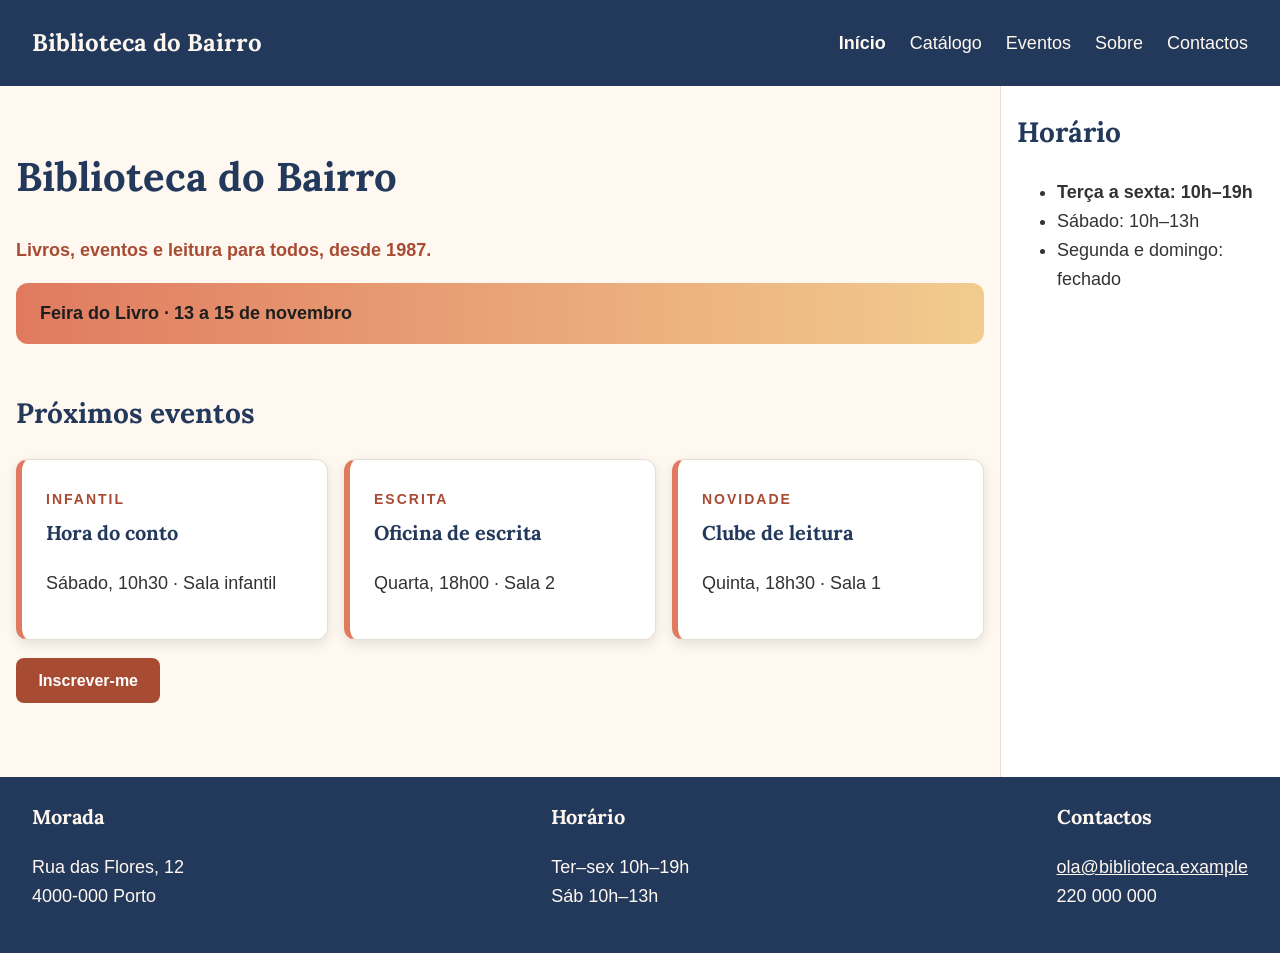
==== index.html @ 5a4ff205 "Move website files to repository root Co-authored-by: Copilot <223556219+Copilot@users.noreply.githu" ====
<!DOCTYPE html>
<html lang="pt-PT">
<head>
  <meta charset="UTF-8">
  <meta name="viewport" content="width=device-width, initial-scale=1">
  <title>Biblioteca do Bairro</title>
  <link rel="preconnect" href="https://fonts.googleapis.com">
  <link rel="preconnect" href="https://fonts.gstatic.com" crossorigin>
  <link href="https://fonts.googleapis.com/css2?family=Lora:wght@600;700&display=swap" rel="stylesheet">
  <link rel="stylesheet" href="estilos.css">
</head>
<body class="inicio">
  <header class="cabecalho">
    <a class="logo" href="index.html">Biblioteca do Bairro</a>
    <nav>
      <ul>
        <li><a href="index.html">Início</a></li>
        <li><a href="catalogo.html">Catálogo</a></li>
        <li><a href="eventos.html">Eventos</a></li>
        <li><a href="sobre.html">Sobre</a></li>
        <li><a href="contactos.html">Contactos</a></li>
      </ul>
    </nav>
  </header>
<script src="app.js" defer>
  
</script>  
<main>
    <h1>Biblioteca do Bairro</h1>
    <p class="destaque-texto">Livros, eventos e leitura para todos, desde 1987.</p>

    <div class="aviso">Feira do Livro · 13 a 15 de novembro</div>

    <section>
      <h2>Próximos eventos</h2>
      <div class="cartoes">
        <article class="cartao">
          <span class="etiqueta">Infantil</span>
          <h3>Hora do conto</h3>
          <p>Sábado, 10h30 · Sala infantil</p>
        </article>
        <article class="cartao">
          <span class="etiqueta">Escrita</span>
          <h3>Oficina de escrita</h3>
          <p>Quarta, 18h00 · Sala 2</p>
        </article>
        <article class="cartao">
          <span class="etiqueta">Novidade</span>
          <h3>Clube de leitura</h3>
          <p>Quinta, 18h30 · Sala 1</p>
        </article>
      </div>
      <p><a class="botao" href="eventos.html">Inscrever-me</a></p>
    </section>
  </main>

  <aside class="lateral">
    <h2>Horário</h2>
    <ul>
      <li>Terça a sexta: 10h–19h</li>
      <li>Sábado: 10h–13h</li>
      <li>Segunda e domingo: fechado</li>
    </ul>
  </aside>

  <footer class="rodape">
    <div>
      <h3>Morada</h3>
      <p>Rua das Flores, 12<br>4000-000 Porto</p>
    </div>
    <div>
      <h3>Horário</h3>
      <p>Ter–sex 10h–19h<br>Sáb 10h–13h</p>
    </div>
    <div>
      <h3>Contactos</h3>
      <p><a href="mailto:ola@biblioteca.example">ola@biblioteca.example</a><br>220 000 000</p>
    </div>
  </footer>
</body>
</html>
---- estilos.css ----
/* Biblioteca do Bairro
   Ana Silva · novembro de 2026
   Exercícios 01 a 09 + projeto final */

/* ============ 1. VARIÁVEIS (ex. 09) ============ */
:root {
  --cor-principal: #23395B;
  --cor-destaque: #A84B33;
  --cor-destaque-escura: #873A28;
  --cor-fundo: #FFF8F0;
  --cor-texto: #333333;
  --cor-escuro: #1E1E1E;
  --cor-branco: #FFFFFF;
  --cor-borda: #E5DED3;
  --cor-claro: #F2CC8F;
  --cor-aviso-1: #E07A5F;
  --cor-aviso-2: #F2CC8F;
  --cor-sombra: rgb(0 0 0 / 0.1);
  --cor-sombra-forte: rgb(0 0 0 / 0.15);
  --raio: 12px;
}

/* ============ 2. BASE (ex. 01, 03, 04) ============ */
* {
  box-sizing: border-box;
}

body {
  margin: 0;
  background: var(--cor-fundo);
  color: var(--cor-texto);
  font-family: Arial, Helvetica, sans-serif;
  font-size: 1.125rem;
  line-height: 1.6;
}

h1, h2, h3 {
  font-family: "Lora", Georgia, serif;
  color: var(--cor-principal);
}
h1 { font-size: 2.5rem; }
h2 { font-size: 1.75rem; }
h3 { font-size: 1.25rem; }

img {
  max-width: 100%;
  height: auto;
}

/* ex. 02: primeiro item de cada lista a negrito */
li:first-child {
  font-weight: bold;
}

/* links e foco (ex. 09) */
a {
  color: var(--cor-destaque);
}
a:hover {
  color: var(--cor-destaque-escura);
}
a:focus-visible,
.botao:focus-visible,
input:focus-visible,
textarea:focus-visible {
  outline: 3px solid var(--cor-principal);
  outline-offset: 3px;
}

/* ex. 03: etiqueta */
.etiqueta {
  text-transform: uppercase;
  letter-spacing: 2px;
  font-weight: bold;
  font-size: 0.875rem;
  color: var(--cor-destaque);
}

/* ex. 02: parágrafo realçado */
.destaque-texto {
  color: var(--cor-destaque);
  font-weight: bold;
}

/* ============ 3. LAYOUT (ex. 04, 06, 07) ============ */
main {
  max-width: 960px;
  margin: 0 auto;
  padding: 2rem 1rem;
}
section {
  padding: 1.5rem 0;
}

/* Cabeçalho: logótipo à esquerda, menu à direita (ex. 05, 06) */
.cabecalho {
  display: flex;
  flex-direction: column;
  gap: 1rem;
  padding: 1.5rem 1rem;
  background: var(--cor-principal);
  color: var(--cor-fundo);
}
.logo {
  font-family: "Lora", Georgia, serif;
  font-size: 1.5rem;
  font-weight: bold;
  color: var(--cor-fundo);
  text-decoration: none;
}
.cabecalho ul {
  display: flex;
  flex-direction: column;
  gap: 0.5rem;
  list-style: none;
  margin: 0;
  padding: 0;
}
/* ex. 02: links do menu */
nav a {
  color: var(--cor-fundo);
  text-decoration: none;
}
nav a:hover {
  color: var(--cor-claro);
}
.cabecalho a:focus-visible,
.rodape a:focus-visible {
  outline-color: var(--cor-claro);
}

/* Rodapé em três colunas (ex. 06) */
.rodape {
  display: flex;
  flex-direction: column;
  gap: 1.5rem;
  padding: 1.5rem 1rem;
  background: var(--cor-principal);
  color: var(--cor-fundo);
}
.rodape h3 {
  margin-top: 0;
  color: var(--cor-fundo);
}
.rodape a {
  color: var(--cor-fundo);
}
.rodape ul {
  list-style: none;
  margin: 0;
  padding: 0;
}

/* ============ 4. COMPONENTES ============ */

/* Faixa de aviso com gradiente (ex. 05) */
.aviso {
  padding: 1rem 1.5rem;
  background: linear-gradient(90deg, var(--cor-aviso-1), var(--cor-aviso-2));
  color: var(--cor-escuro);
  font-weight: bold;
  border-radius: var(--raio);
}

/* Cartões dos eventos: lado a lado, com wrap (ex. 04, 05, 06, 09) */
.cartoes {
  display: flex;
  flex-wrap: wrap;
  gap: 1rem;
}
.cartao {
  flex: 1 1 250px;
  padding: 1.5rem;
  background: var(--cor-branco);
  border: 1px solid var(--cor-borda);
  border-left: 6px solid var(--cor-aviso-1);
  border-radius: var(--raio);
  box-shadow: 0 4px 12px var(--cor-sombra);
  transition: transform 0.2s ease, box-shadow 0.2s ease;
}
.cartao:hover {
  transform: translateY(-4px);
  box-shadow: 0 12px 24px var(--cor-sombra-forte);
}
.cartao h3 {
  margin-top: 0.25rem;
}

/* Botão (ex. 05, 09) */
.botao {
  display: inline-block;
  padding: 0.6rem 1.4rem;
  background: var(--cor-destaque);
  color: var(--cor-branco);
  border: none;
  border-radius: 8px;
  font-family: inherit;
  font-size: 1rem;
  font-weight: bold;
  text-decoration: none;
  cursor: pointer;
  transition: background 0.2s ease, transform 0.1s ease;
}
.botao:hover {
  background: var(--cor-destaque-escura);
  color: var(--cor-branco);
}
.botao:active {
  transform: translateY(2px);
}

/* Catálogo com Grid (ex. 07) */
.catalogo {
  display: grid;
  gap: 1.5rem;
  grid-template-columns: 1fr;
  /* Experimentar (ex. 07, passo 5):
     grid-template-columns: repeat(auto-fit, minmax(200px, 1fr)); */
}
.livro {
  padding: 1rem;
  background: var(--cor-branco);
  border: 1px solid var(--cor-borda);
  border-radius: var(--raio);
  box-shadow: 0 4px 12px var(--cor-sombra);
}
.livro h3 {
  margin: 0.75rem 0 0.25rem;
}
.livro p {
  margin: 0;
}
.capa {
  display: flex;
  align-items: flex-end;
  width: 100%;
  aspect-ratio: 3 / 2;
  padding: 1rem;
  background: linear-gradient(135deg, var(--cor-principal), var(--cor-destaque));
  color: var(--cor-fundo);
  font-family: "Lora", Georgia, serif;
  font-weight: bold;
  border-radius: 8px;
}

/* Tabela de eventos */
.tabela-scroll {
  overflow-x: auto;
}
table {
  width: 100%;
  border-collapse: collapse;
  background: var(--cor-branco);
}
th, td {
  padding: 0.75rem 1rem;
  text-align: left;
  border-bottom: 1px solid var(--cor-borda);
}
th {
  background: var(--cor-principal);
  color: var(--cor-fundo);
}
tbody tr:hover {
  background: var(--cor-fundo);
}

/* Equipa: fotografias redondas (ex. 05) */
.equipa {
  display: flex;
  flex-wrap: wrap;
  gap: 1.5rem;
  list-style: none;
  margin: 0;
  padding: 0;
}
.equipa li {
  flex: 1 1 160px;
  text-align: center;
  font-weight: normal;
}
.equipa img {
  width: 140px;
  height: 140px;
  object-fit: cover;
  border-radius: 50%;
}

/* Formulário */
form {
  display: grid;
  gap: 1rem;
  max-width: 560px;
}
label {
  display: block;
  margin-bottom: 0.25rem;
  font-weight: bold;
}
input,
textarea {
  width: 100%;
  padding: 0.6rem 0.8rem;
  background: var(--cor-branco);
  color: var(--cor-texto);
  border: 1px solid var(--cor-principal);
  border-radius: 8px;
  font-family: inherit;
  font-size: 1rem;
}
.lateral {
  padding: 1.5rem 1rem;
  background: var(--cor-branco);
  border-top: 1px solid var(--cor-borda);
}
.lateral h2 {
  margin-top: 0;
}

/* ============ 5. MEDIA QUERIES (ex. 08) ============ */
@media (min-width: 768px) {
  .cabecalho {
    flex-direction: row;
    justify-content: space-between;
    align-items: center;
    padding: 1.5rem 2rem;
  }
  .cabecalho ul {
    flex-direction: row;
    gap: 1.5rem;
  }
  .rodape {
    flex-direction: row;
    justify-content: space-between;
    padding: 1.5rem 2rem;
  }
  .catalogo {
    grid-template-columns: 1fr 1fr;
  }
  .destaque {
    grid-column: span 2;
  }
}

@media (min-width: 1024px) {
  .catalogo {
    grid-template-columns: repeat(3, 1fr);
  }

  /* Página inicial: layout com áreas (ex. 07) */
  body.inicio {
    display: grid;
    grid-template-columns: 1fr 280px;
    grid-template-areas:
      "topo topo"
      "conteudo lateral"
      "rodape rodape";
  }
  body.inicio header { grid-area: topo; }
  body.inicio main {
    grid-area: conteudo;
    max-width: none;
    margin: 0;
  }
  body.inicio aside {
    grid-area: lateral;
    border-top: none;
    border-left: 1px solid var(--cor-borda);
  }
  body.inicio footer { grid-area: rodape; }
}
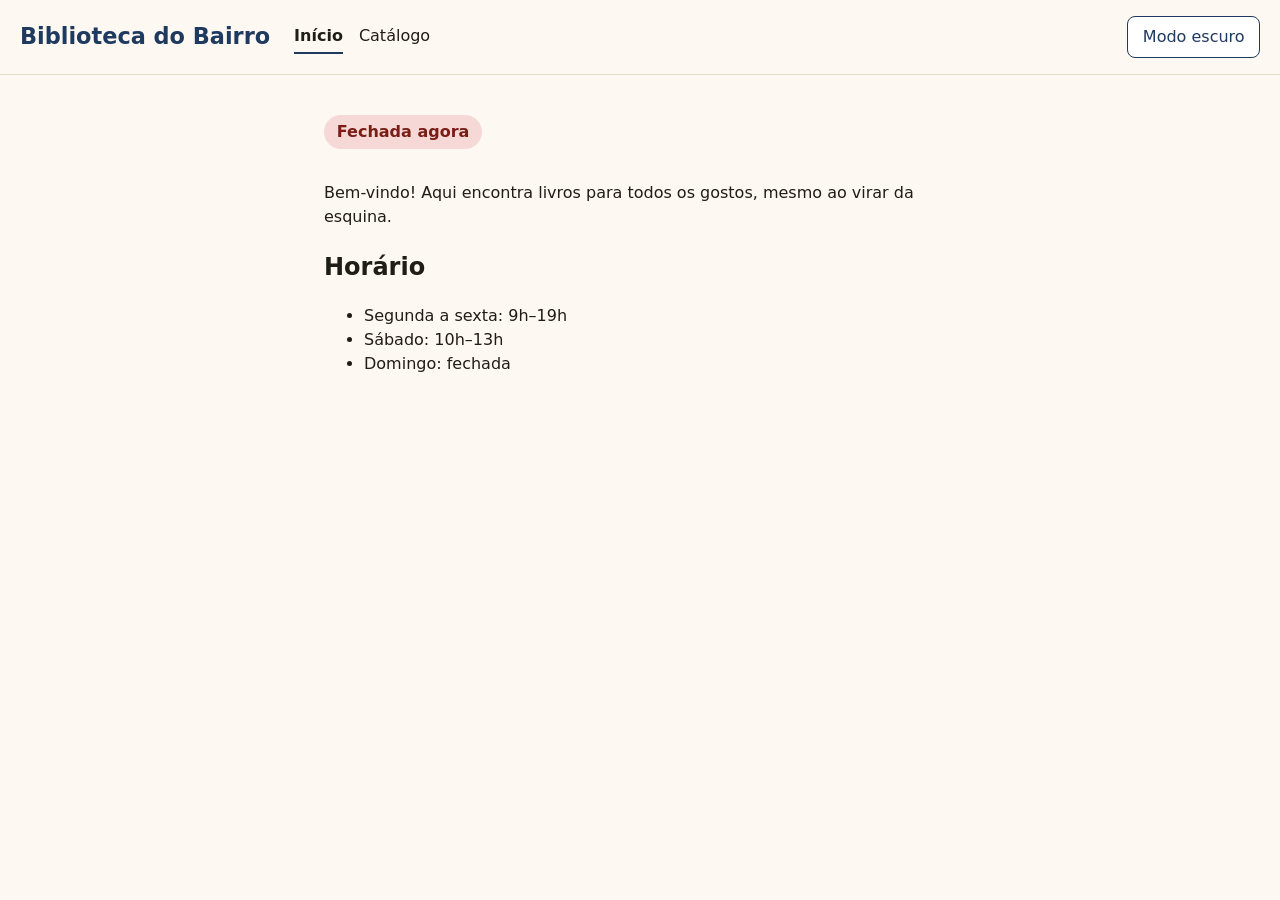
==== commit b9366631: "Exercícios 1 a 9" ====
--- a/index.html
+++ b/index.html
@@ -1,81 +1,31 @@
 <!DOCTYPE html>
-<html lang="pt-PT">
+<html lang="pt">
 <head>
   <meta charset="UTF-8">
   <meta name="viewport" content="width=device-width, initial-scale=1">
   <title>Biblioteca do Bairro</title>
-  <link rel="preconnect" href="https://fonts.googleapis.com">
-  <link rel="preconnect" href="https://fonts.gstatic.com" crossorigin>
-  <link href="https://fonts.googleapis.com/css2?family=Lora:wght@600;700&display=swap" rel="stylesheet">
   <link rel="stylesheet" href="estilos.css">
+  <script src="app.js" defer></script>
 </head>
-<body class="inicio">
-  <header class="cabecalho">
-    <a class="logo" href="index.html">Biblioteca do Bairro</a>
+<body>
+  <header>
+    <h1>Biblioteca do Bairro</h1>
     <nav>
-      <ul>
-        <li><a href="index.html">Início</a></li>
-        <li><a href="catalogo.html">Catálogo</a></li>
-        <li><a href="eventos.html">Eventos</a></li>
-        <li><a href="sobre.html">Sobre</a></li>
-        <li><a href="contactos.html">Contactos</a></li>
-      </ul>
+      <a href="index.html" aria-current="page">Início</a>
+      <a href="catalogo.html">Catálogo</a>
     </nav>
+    <button id="tema" type="button" aria-pressed="false">Modo escuro</button>
   </header>
-<script src="app.js" defer>
-  
-</script>  
-<main>
-    <h1>Biblioteca do Bairro</h1>
-    <p class="destaque-texto">Livros, eventos e leitura para todos, desde 1987.</p>
 
-    <div class="aviso">Feira do Livro · 13 a 15 de novembro</div>
-
-    <section>
-      <h2>Próximos eventos</h2>
-      <div class="cartoes">
-        <article class="cartao">
-          <span class="etiqueta">Infantil</span>
-          <h3>Hora do conto</h3>
-          <p>Sábado, 10h30 · Sala infantil</p>
-        </article>
-        <article class="cartao">
-          <span class="etiqueta">Escrita</span>
-          <h3>Oficina de escrita</h3>
-          <p>Quarta, 18h00 · Sala 2</p>
-        </article>
-        <article class="cartao">
-          <span class="etiqueta">Novidade</span>
-          <h3>Clube de leitura</h3>
-          <p>Quinta, 18h30 · Sala 1</p>
-        </article>
-      </div>
-      <p><a class="botao" href="eventos.html">Inscrever-me</a></p>
-    </section>
-  </main>
-
-  <aside class="lateral">
+  <main>
+    <p id="estado" class="estado">A verificar horário…</p>
+    <p>Bem-vindo! Aqui encontra livros para todos os gostos, mesmo ao virar da esquina.</p>
     <h2>Horário</h2>
     <ul>
-      <li>Terça a sexta: 10h–19h</li>
+      <li>Segunda a sexta: 9h–19h</li>
       <li>Sábado: 10h–13h</li>
-      <li>Segunda e domingo: fechado</li>
+      <li>Domingo: fechada</li>
     </ul>
-  </aside>
-
-  <footer class="rodape">
-    <div>
-      <h3>Morada</h3>
-      <p>Rua das Flores, 12<br>4000-000 Porto</p>
-    </div>
-    <div>
-      <h3>Horário</h3>
-      <p>Ter–sex 10h–19h<br>Sáb 10h–13h</p>
-    </div>
-    <div>
-      <h3>Contactos</h3>
-      <p><a href="mailto:ola@biblioteca.example">ola@biblioteca.example</a><br>220 000 000</p>
-    </div>
-  </footer>
+  </main>
 </body>
 </html>
--- a/estilos.css
+++ b/estilos.css
@@ -1,371 +1,114 @@
-/* Biblioteca do Bairro
-   Ana Silva · novembro de 2026
-   Exercícios 01 a 09 + projeto final */
-
-/* ============ 1. VARIÁVEIS (ex. 09) ============ */
 :root {
-  --cor-principal: #23395B;
-  --cor-destaque: #A84B33;
-  --cor-destaque-escura: #873A28;
-  --cor-fundo: #FFF8F0;
-  --cor-texto: #333333;
-  --cor-escuro: #1E1E1E;
-  --cor-branco: #FFFFFF;
-  --cor-borda: #E5DED3;
-  --cor-claro: #F2CC8F;
-  --cor-aviso-1: #E07A5F;
-  --cor-aviso-2: #F2CC8F;
-  --cor-sombra: rgb(0 0 0 / 0.1);
-  --cor-sombra-forte: rgb(0 0 0 / 0.15);
-  --raio: 12px;
+  --fundo: #fdf8f1;
+  --texto: #1f1d17;
+  --cartao: #ffffff;
+  --linha: #e3dccb;
+  --destaque: #1f3a5f;
+  --apagado: #8a8372;
+  --erro: #b3261e;
+  --sucesso: #1d6b3a;
 }
 
-/* ============ 2. BASE (ex. 01, 03, 04) ============ */
-* {
-  box-sizing: border-box;
+body.escuro {
+  --fundo: #1c1b17;
+  --texto: #f3eee2;
+  --cartao: #28261f;
+  --linha: #403c30;
+  --destaque: #f0c24b;
+  --apagado: #a39c88;
+  --erro: #ff8a80;
+  --sucesso: #7fd69a;
 }
+
+* { box-sizing: border-box; }
 
 body {
   margin: 0;
-  background: var(--cor-fundo);
-  color: var(--cor-texto);
-  font-family: Arial, Helvetica, sans-serif;
-  font-size: 1.125rem;
-  line-height: 1.6;
+  font-family: system-ui, -apple-system, "Segoe UI", sans-serif;
+  line-height: 1.5;
+  background: var(--fundo);
+  color: var(--texto);
 }
 
-h1, h2, h3 {
-  font-family: "Lora", Georgia, serif;
-  color: var(--cor-principal);
-}
-h1 { font-size: 2.5rem; }
-h2 { font-size: 1.75rem; }
-h3 { font-size: 1.25rem; }
-
-img {
-  max-width: 100%;
-  height: auto;
+header {
+  display: flex;
+  flex-wrap: wrap;
+  align-items: center;
+  gap: 0.75rem 1.5rem;
+  padding: 1rem 1.25rem;
+  border-bottom: 1px solid var(--linha);
 }
 
-/* ex. 02: primeiro item de cada lista a negrito */
-li:first-child {
-  font-weight: bold;
+header h1 { margin: 0; font-size: 1.4rem; color: var(--destaque); }
+nav { display: flex; gap: 1rem; flex: 1; }
+nav a { color: var(--texto); text-decoration: none; padding: 0.25rem 0; }
+nav a[aria-current="page"] { border-bottom: 2px solid var(--destaque); font-weight: 600; }
+
+main { max-width: 42rem; margin: 0 auto; padding: 1.5rem 1.25rem 3rem; }
+
+button {
+  font: inherit;
+  padding: 0.5rem 0.9rem;
+  border: 1px solid var(--destaque);
+  border-radius: 0.5rem;
+  background: var(--cartao);
+  color: var(--destaque);
+  cursor: pointer;
+}
+button:hover { background: var(--destaque); color: var(--fundo); }
+button[aria-pressed="true"] { background: var(--destaque); color: var(--fundo); }
+button:focus-visible, input:focus-visible, a:focus-visible {
+  outline: 3px solid #e0a800;
+  outline-offset: 2px;
 }
 
-/* links e foco (ex. 09) */
-a {
-  color: var(--cor-destaque);
+.estado {
+  display: inline-block;
+  padding: 0.3rem 0.8rem;
+  border-radius: 999px;
+  font-weight: 600;
+  background: var(--linha);
 }
-a:hover {
-  color: var(--cor-destaque-escura);
-}
-a:focus-visible,
-.botao:focus-visible,
-input:focus-visible,
-textarea:focus-visible {
-  outline: 3px solid var(--cor-principal);
-  outline-offset: 3px;
-}
+.estado.aberta { background: #d6f0de; color: #14502b; }
+.estado.fechada { background: #f6d9d6; color: #7a1d17; }
 
-/* ex. 03: etiqueta */
-.etiqueta {
-  text-transform: uppercase;
-  letter-spacing: 2px;
-  font-weight: bold;
-  font-size: 0.875rem;
-  color: var(--cor-destaque);
-}
-
-/* ex. 02: parágrafo realçado */
-.destaque-texto {
-  color: var(--cor-destaque);
-  font-weight: bold;
-}
-
-/* ============ 3. LAYOUT (ex. 04, 06, 07) ============ */
-main {
-  max-width: 960px;
-  margin: 0 auto;
-  padding: 2rem 1rem;
-}
-section {
-  padding: 1.5rem 0;
-}
-
-/* Cabeçalho: logótipo à esquerda, menu à direita (ex. 05, 06) */
-.cabecalho {
-  display: flex;
-  flex-direction: column;
-  gap: 1rem;
-  padding: 1.5rem 1rem;
-  background: var(--cor-principal);
-  color: var(--cor-fundo);
-}
-.logo {
-  font-family: "Lora", Georgia, serif;
-  font-size: 1.5rem;
-  font-weight: bold;
-  color: var(--cor-fundo);
-  text-decoration: none;
-}
-.cabecalho ul {
-  display: flex;
-  flex-direction: column;
-  gap: 0.5rem;
-  list-style: none;
-  margin: 0;
-  padding: 0;
-}
-/* ex. 02: links do menu */
-nav a {
-  color: var(--cor-fundo);
-  text-decoration: none;
-}
-nav a:hover {
-  color: var(--cor-claro);
-}
-.cabecalho a:focus-visible,
-.rodape a:focus-visible {
-  outline-color: var(--cor-claro);
-}
-
-/* Rodapé em três colunas (ex. 06) */
-.rodape {
-  display: flex;
-  flex-direction: column;
-  gap: 1.5rem;
-  padding: 1.5rem 1rem;
-  background: var(--cor-principal);
-  color: var(--cor-fundo);
-}
-.rodape h3 {
-  margin-top: 0;
-  color: var(--cor-fundo);
-}
-.rodape a {
-  color: var(--cor-fundo);
-}
-.rodape ul {
-  list-style: none;
-  margin: 0;
-  padding: 0;
-}
-
-/* ============ 4. COMPONENTES ============ */
-
-/* Faixa de aviso com gradiente (ex. 05) */
-.aviso {
-  padding: 1rem 1.5rem;
-  background: linear-gradient(90deg, var(--cor-aviso-1), var(--cor-aviso-2));
-  color: var(--cor-escuro);
-  font-weight: bold;
-  border-radius: var(--raio);
-}
-
-/* Cartões dos eventos: lado a lado, com wrap (ex. 04, 05, 06, 09) */
-.cartoes {
+.ferramentas {
   display: flex;
   flex-wrap: wrap;
-  gap: 1rem;
+  align-items: center;
+  gap: 0.5rem;
+  margin-bottom: 1rem;
 }
-.cartao {
-  flex: 1 1 250px;
-  padding: 1.5rem;
-  background: var(--cor-branco);
-  border: 1px solid var(--cor-borda);
-  border-left: 6px solid var(--cor-aviso-1);
-  border-radius: var(--raio);
-  box-shadow: 0 4px 12px var(--cor-sombra);
-  transition: transform 0.2s ease, box-shadow 0.2s ease;
+.ferramentas input { flex: 1; min-width: 12rem; }
+
+input {
+  font: inherit;
+  padding: 0.5rem 0.7rem;
+  border: 1px solid var(--linha);
+  border-radius: 0.5rem;
+  background: var(--cartao);
+  color: var(--texto);
 }
-.cartao:hover {
-  transform: translateY(-4px);
-  box-shadow: 0 12px 24px var(--cor-sombra-forte);
+input.invalido { border-color: var(--erro); }
+
+ul#lista-livros { list-style: none; margin: 0; padding: 0; }
+#lista-livros li {
+  display: flex;
+  align-items: center;
+  gap: 0.75rem;
+  padding: 0.7rem 0;
+  border-bottom: 1px solid var(--linha);
 }
-.cartao h3 {
-  margin-top: 0.25rem;
-}
+#lista-livros .texto { flex: 1; }
+#lista-livros li.indisponivel .texto { text-decoration: line-through; color: var(--apagado); }
+#lista-livros .etiqueta { color: var(--apagado); font-size: 0.9rem; }
+#lista-livros .vazio { color: var(--apagado); display: block; }
 
-/* Botão (ex. 05, 09) */
-.botao {
-  display: inline-block;
-  padding: 0.6rem 1.4rem;
-  background: var(--cor-destaque);
-  color: var(--cor-branco);
-  border: none;
-  border-radius: 8px;
-  font-family: inherit;
-  font-size: 1rem;
-  font-weight: bold;
-  text-decoration: none;
-  cursor: pointer;
-  transition: background 0.2s ease, transform 0.1s ease;
-}
-.botao:hover {
-  background: var(--cor-destaque-escura);
-  color: var(--cor-branco);
-}
-.botao:active {
-  transform: translateY(2px);
-}
+.clube { margin-top: 2.5rem; padding: 1.25rem; background: var(--cartao); border: 1px solid var(--linha); border-radius: 0.75rem; }
+.clube h2 { margin-top: 0; }
+form { display: grid; gap: 0.4rem; max-width: 22rem; }
+form button { justify-self: start; margin-top: 0.5rem; }
 
-/* Catálogo com Grid (ex. 07) */
-.catalogo {
-  display: grid;
-  gap: 1.5rem;
-  grid-template-columns: 1fr;
-  /* Experimentar (ex. 07, passo 5):
-     grid-template-columns: repeat(auto-fit, minmax(200px, 1fr)); */
-}
-.livro {
-  padding: 1rem;
-  background: var(--cor-branco);
-  border: 1px solid var(--cor-borda);
-  border-radius: var(--raio);
-  box-shadow: 0 4px 12px var(--cor-sombra);
-}
-.livro h3 {
-  margin: 0.75rem 0 0.25rem;
-}
-.livro p {
-  margin: 0;
-}
-.capa {
-  display: flex;
-  align-items: flex-end;
-  width: 100%;
-  aspect-ratio: 3 / 2;
-  padding: 1rem;
-  background: linear-gradient(135deg, var(--cor-principal), var(--cor-destaque));
-  color: var(--cor-fundo);
-  font-family: "Lora", Georgia, serif;
-  font-weight: bold;
-  border-radius: 8px;
-}
-
-/* Tabela de eventos */
-.tabela-scroll {
-  overflow-x: auto;
-}
-table {
-  width: 100%;
-  border-collapse: collapse;
-  background: var(--cor-branco);
-}
-th, td {
-  padding: 0.75rem 1rem;
-  text-align: left;
-  border-bottom: 1px solid var(--cor-borda);
-}
-th {
-  background: var(--cor-principal);
-  color: var(--cor-fundo);
-}
-tbody tr:hover {
-  background: var(--cor-fundo);
-}
-
-/* Equipa: fotografias redondas (ex. 05) */
-.equipa {
-  display: flex;
-  flex-wrap: wrap;
-  gap: 1.5rem;
-  list-style: none;
-  margin: 0;
-  padding: 0;
-}
-.equipa li {
-  flex: 1 1 160px;
-  text-align: center;
-  font-weight: normal;
-}
-.equipa img {
-  width: 140px;
-  height: 140px;
-  object-fit: cover;
-  border-radius: 50%;
-}
-
-/* Formulário */
-form {
-  display: grid;
-  gap: 1rem;
-  max-width: 560px;
-}
-label {
-  display: block;
-  margin-bottom: 0.25rem;
-  font-weight: bold;
-}
-input,
-textarea {
-  width: 100%;
-  padding: 0.6rem 0.8rem;
-  background: var(--cor-branco);
-  color: var(--cor-texto);
-  border: 1px solid var(--cor-principal);
-  border-radius: 8px;
-  font-family: inherit;
-  font-size: 1rem;
-}
-.lateral {
-  padding: 1.5rem 1rem;
-  background: var(--cor-branco);
-  border-top: 1px solid var(--cor-borda);
-}
-.lateral h2 {
-  margin-top: 0;
-}
-
-/* ============ 5. MEDIA QUERIES (ex. 08) ============ */
-@media (min-width: 768px) {
-  .cabecalho {
-    flex-direction: row;
-    justify-content: space-between;
-    align-items: center;
-    padding: 1.5rem 2rem;
-  }
-  .cabecalho ul {
-    flex-direction: row;
-    gap: 1.5rem;
-  }
-  .rodape {
-    flex-direction: row;
-    justify-content: space-between;
-    padding: 1.5rem 2rem;
-  }
-  .catalogo {
-    grid-template-columns: 1fr 1fr;
-  }
-  .destaque {
-    grid-column: span 2;
-  }
-}
-
-@media (min-width: 1024px) {
-  .catalogo {
-    grid-template-columns: repeat(3, 1fr);
-  }
-
-  /* Página inicial: layout com áreas (ex. 07) */
-  body.inicio {
-    display: grid;
-    grid-template-columns: 1fr 280px;
-    grid-template-areas:
-      "topo topo"
-      "conteudo lateral"
-      "rodape rodape";
-  }
-  body.inicio header { grid-area: topo; }
-  body.inicio main {
-    grid-area: conteudo;
-    max-width: none;
-    margin: 0;
-  }
-  body.inicio aside {
-    grid-area: lateral;
-    border-top: none;
-    border-left: 1px solid var(--cor-borda);
-  }
-  body.inicio footer { grid-area: rodape; }
-}
+.erro, #mensagem.erro { color: var(--erro); }
+#mensagem.sucesso { color: var(--sucesso); }
+#mensagem { min-height: 1.5rem; margin: 0.25rem 0 0; }
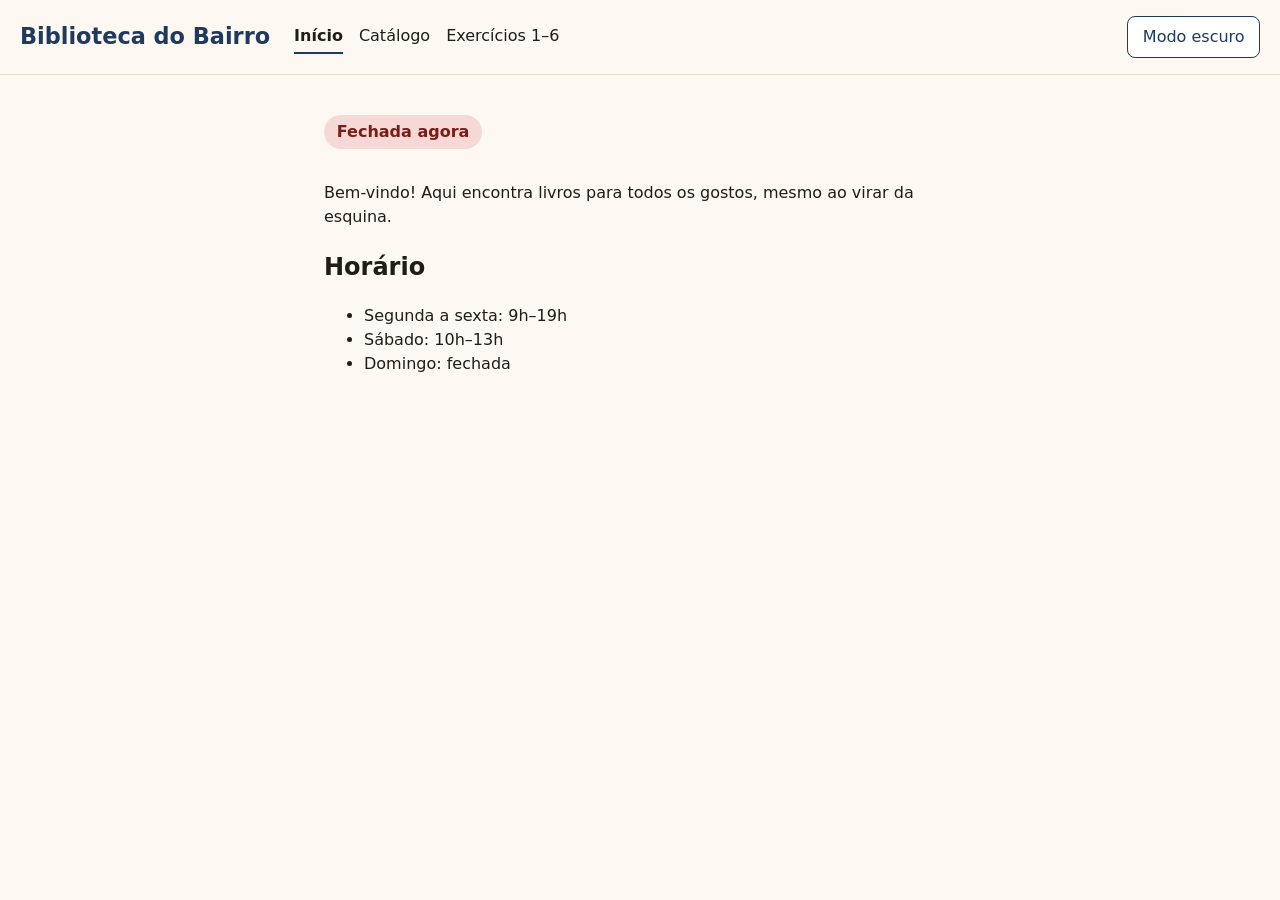
==== commit 1f77dd33: "exercicos 1-6" ====
--- a/index.html
+++ b/index.html
@@ -13,6 +13,7 @@
     <nav>
       <a href="index.html" aria-current="page">Início</a>
       <a href="catalogo.html">Catálogo</a>
+      <a href="exercicios.html">Exercícios 1–6</a>
     </nav>
     <button id="tema" type="button" aria-pressed="false">Modo escuro</button>
   </header>
--- a/estilos.css
+++ b/estilos.css
@@ -112,3 +112,10 @@
 .erro, #mensagem.erro { color: var(--erro); }
 #mensagem.sucesso { color: var(--sucesso); }
 #mensagem { min-height: 1.5rem; margin: 0.25rem 0 0; }
+
+/* Página de exercícios 1 a 6 */
+.nota { color: var(--apagado); }
+.exercicio { margin: 1.25rem 0; padding: 1rem 1.25rem; background: var(--cartao); border: 1px solid var(--linha); border-radius: 0.75rem; }
+.exercicio h3 { margin: 0 0 0.5rem; color: var(--destaque); }
+.saida { margin: 0; padding-left: 1.25rem; font-family: ui-monospace, "Cascadia Code", Consolas, monospace; font-size: 0.92rem; }
+.saida li { padding: 0.1rem 0; }
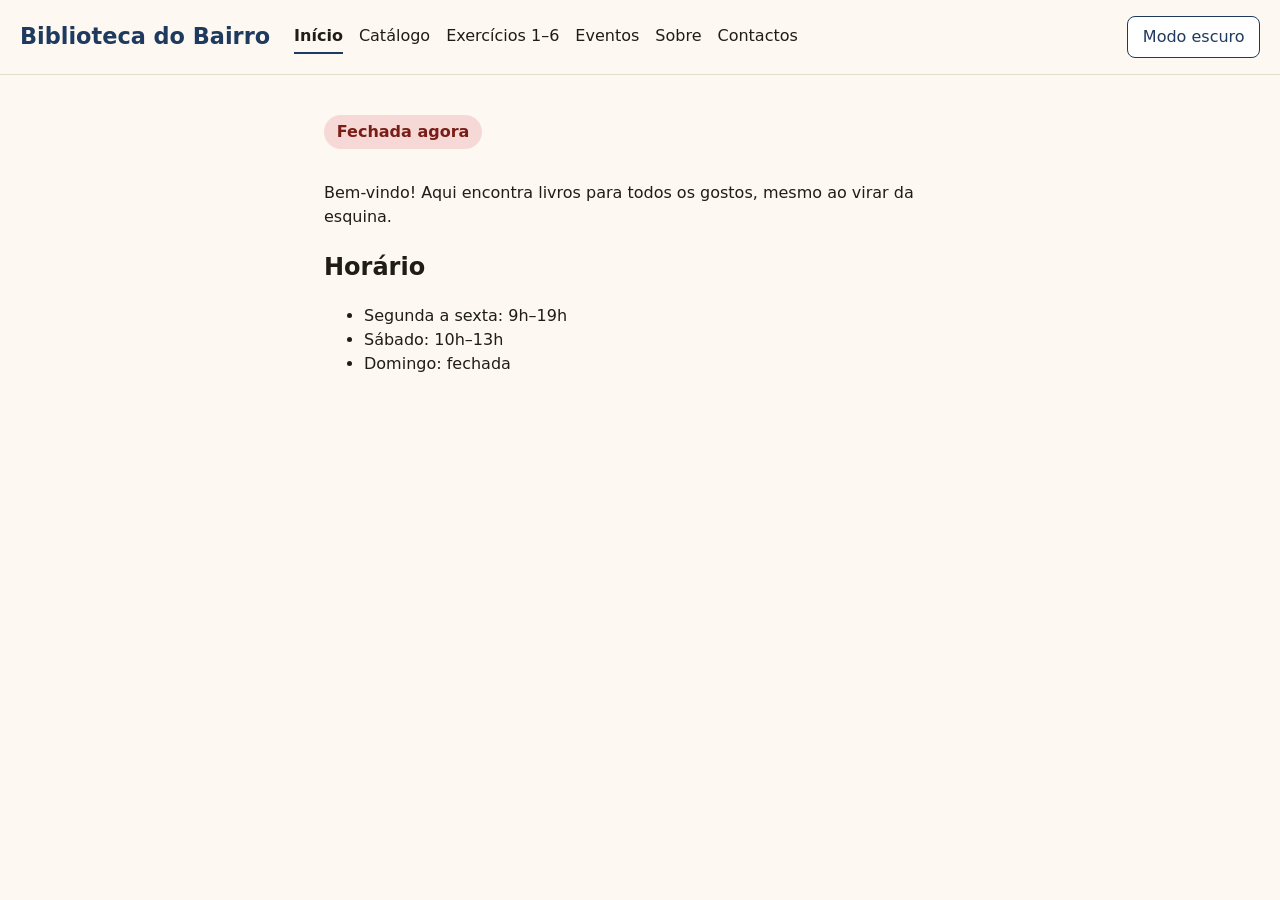
==== commit 5eb337ba: "major chances" ====
--- a/index.html
+++ b/index.html
@@ -14,6 +14,9 @@
       <a href="index.html" aria-current="page">Início</a>
       <a href="catalogo.html">Catálogo</a>
       <a href="exercicios.html">Exercícios 1–6</a>
+      <a href="eventos.html">Eventos</a>
+      <a href="sobre.html">Sobre</a>
+      <a href="contactos.html">Contactos</a>
     </nav>
     <button id="tema" type="button" aria-pressed="false">Modo escuro</button>
   </header>
--- a/estilos.css
+++ b/estilos.css
@@ -119,3 +119,46 @@
 .exercicio h3 { margin: 0 0 0.5rem; color: var(--destaque); }
 .saida { margin: 0; padding-left: 1.25rem; font-family: ui-monospace, "Cascadia Code", Consolas, monospace; font-size: 0.92rem; }
 .saida li { padding: 0.1rem 0; }
+
+/* Exercícios interativos */
+.controlos { display: flex; flex-wrap: wrap; align-items: center; gap: 0.5rem 0.75rem; margin: 0.6rem 0; }
+.controlos input[type="number"] { width: 6rem; }
+.controlos input[type="text"] { flex: 1; min-width: 12rem; }
+select { font: inherit; padding: 0.5rem 0.7rem; border: 1px solid var(--linha); border-radius: 0.5rem; background: var(--cartao); color: var(--texto); }
+.resultado { margin: 0.4rem 0; min-height: 1.5rem; font-weight: 500; }
+.resultado.ok { color: var(--sucesso); }
+.resultado.aviso { color: var(--erro); }
+.exercicio h4 { margin: 1rem 0 0.25rem; }
+.saida li.indisponivel { text-decoration: line-through; color: var(--apagado); }
+button:disabled { opacity: 0.5; cursor: not-allowed; }
+.passos { margin-bottom: 0.5rem; }
+
+/* ── Páginas Eventos, Sobre e Contactos ─────────────────────────────── */
+main a, footer a { color: var(--destaque); }
+.logo { font-size: 1.4rem; font-weight: 700; color: var(--destaque); text-decoration: none; }
+header nav ul { display: flex; flex-wrap: wrap; gap: 1rem; list-style: none; margin: 0; padding: 0; }
+header nav li a { color: var(--texto); text-decoration: none; padding: 0.25rem 0; }
+header nav li a[aria-current="page"] { border-bottom: 2px solid var(--destaque); font-weight: 600; }
+
+.botao { display: inline-block; padding: 0.5rem 0.9rem; border: 1px solid var(--destaque); border-radius: 0.5rem; background: var(--destaque); color: var(--fundo); text-decoration: none; font: inherit; cursor: pointer; }
+main a.botao { color: var(--fundo); }
+.botao:hover { opacity: 0.85; background: var(--destaque); color: var(--fundo); }
+
+.aviso { margin: 1rem 0; padding: 0.6rem 1rem; background: var(--cartao); border-left: 4px solid var(--destaque); border-radius: 0.5rem; }
+.destaque-texto { font-size: 1.2rem; font-weight: 600; color: var(--destaque); }
+
+.tabela-scroll { overflow-x: auto; }
+table { width: 100%; border-collapse: collapse; }
+th, td { text-align: left; padding: 0.6rem 0.75rem; border-bottom: 1px solid var(--linha); }
+th { color: var(--destaque); }
+
+.equipa { display: flex; flex-wrap: wrap; gap: 1.5rem; list-style: none; margin: 0; padding: 0; }
+.equipa li { text-align: center; }
+.equipa img { display: block; margin: 0 auto 0.5rem; border-radius: 50%; }
+
+textarea { width: 100%; font: inherit; padding: 0.5rem 0.7rem; border: 1px solid var(--linha); border-radius: 0.5rem; background: var(--cartao); color: var(--texto); }
+form label { display: block; }
+.rodape { display: grid; grid-template-columns: repeat(auto-fit, minmax(14rem, 1fr)); gap: 1.5rem; padding: 1.5rem 1.25rem; border-top: 1px solid var(--linha); background: var(--cartao); }
+.rodape h3 { margin: 0 0 0.25rem; }
+.rodape p { margin: 0; }
+#mensagem-contacto { min-height: 1.5rem; color: var(--sucesso); }
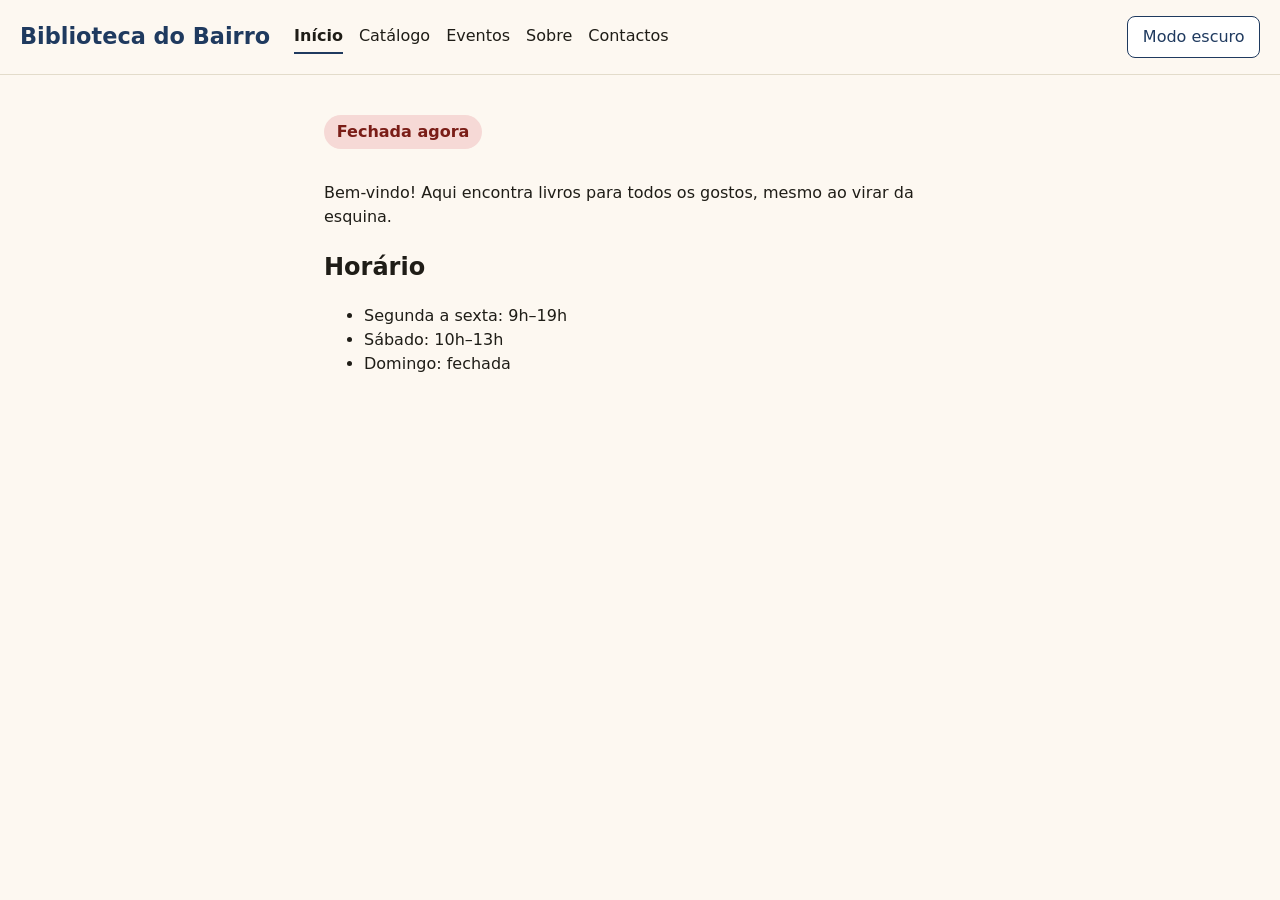
==== commit 9e7adee5: "mudanças exercicios" ====
--- a/index.html
+++ b/index.html
@@ -13,7 +13,6 @@
     <nav>
       <a href="index.html" aria-current="page">Início</a>
       <a href="catalogo.html">Catálogo</a>
-      <a href="exercicios.html">Exercícios 1–6</a>
       <a href="eventos.html">Eventos</a>
       <a href="sobre.html">Sobre</a>
       <a href="contactos.html">Contactos</a>
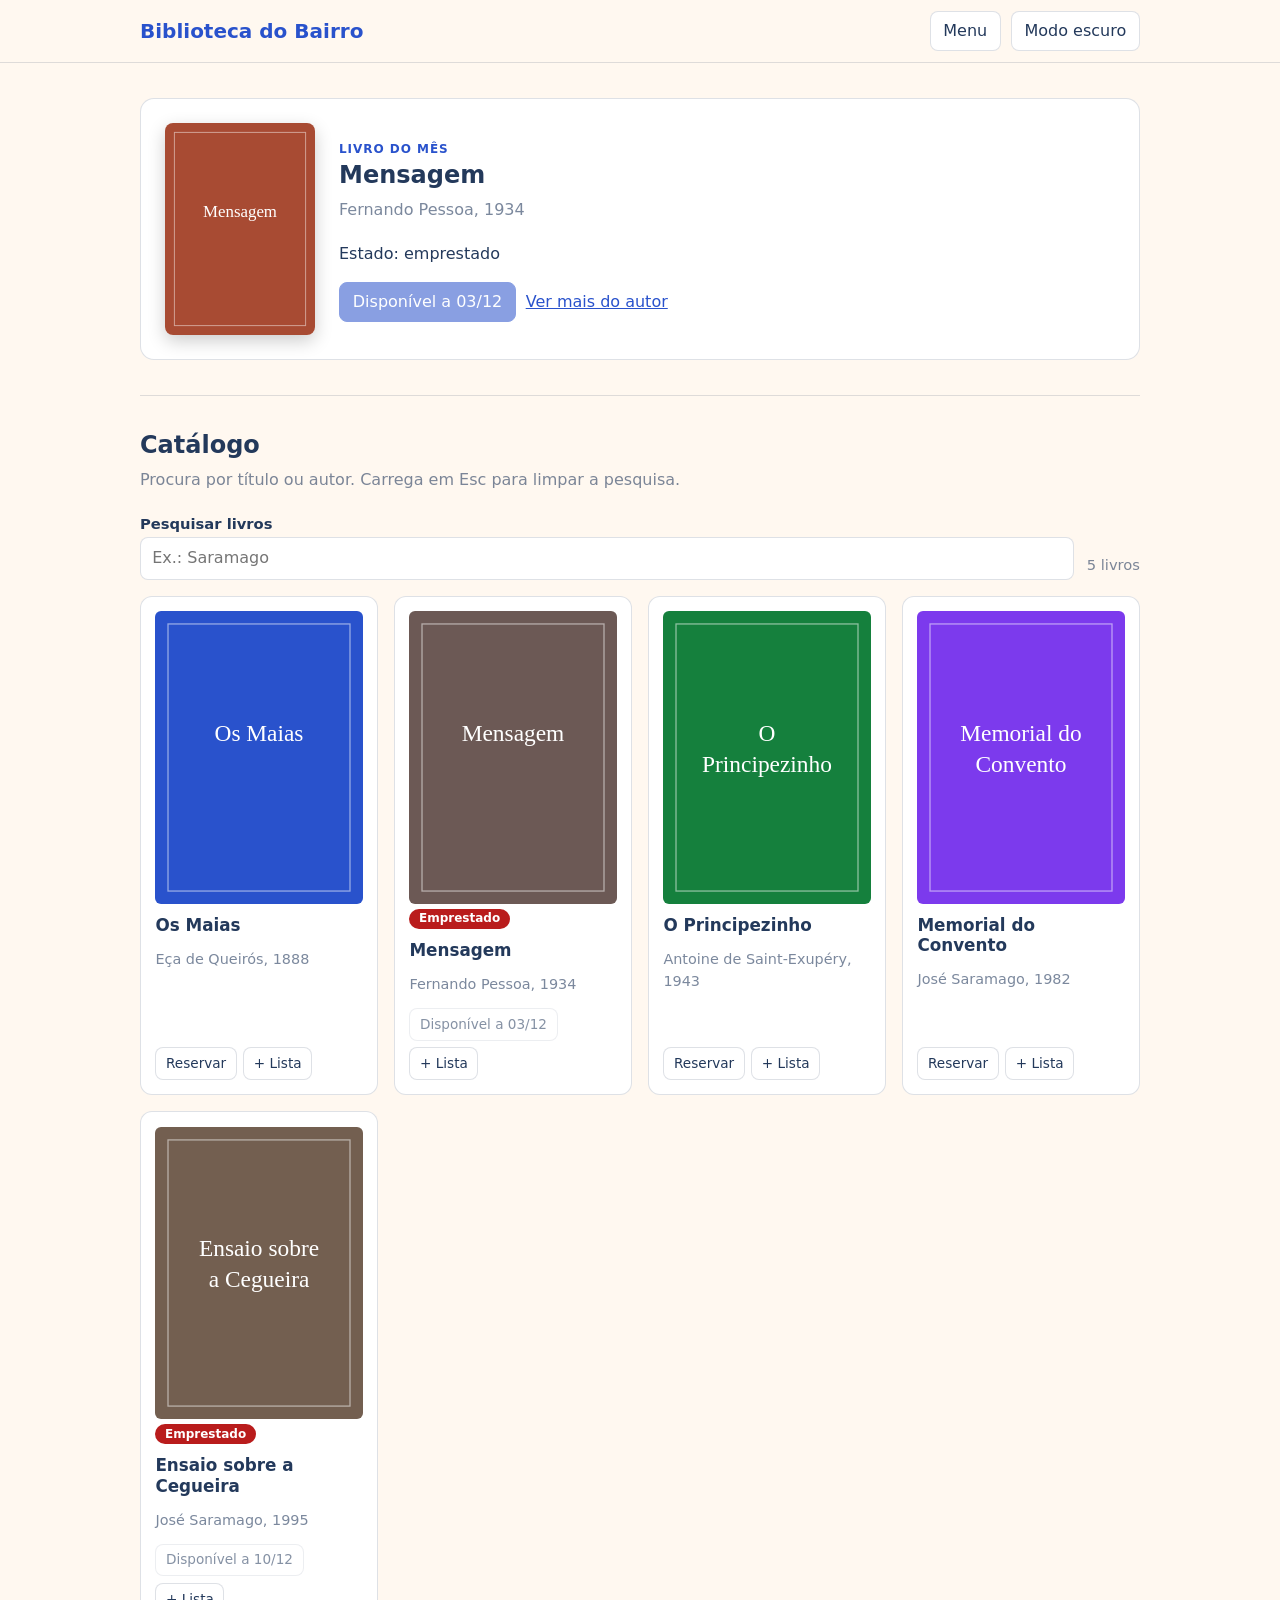
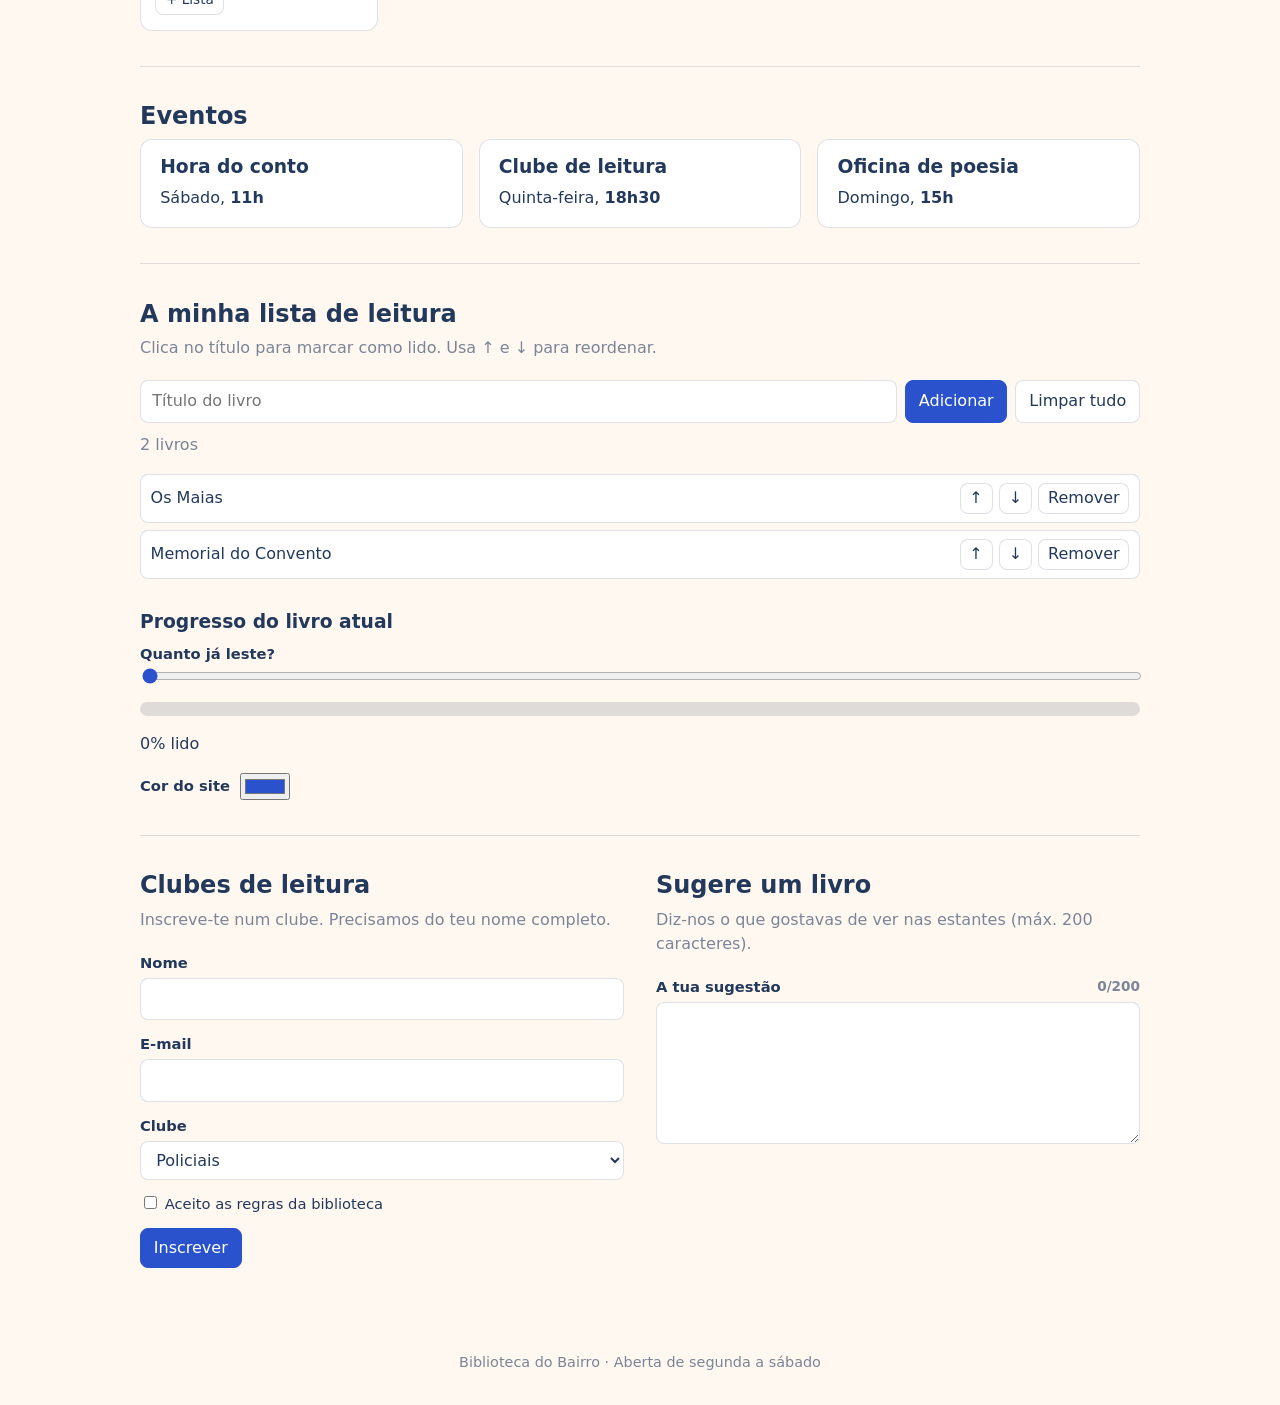
==== commit dc1a5d09: "index" ====
--- a/index.html
+++ b/index.html
@@ -1,34 +1,525 @@
 <!DOCTYPE html>
 <html lang="pt">
 <head>
-  <meta charset="UTF-8">
-  <meta name="viewport" content="width=device-width, initial-scale=1">
-  <title>Biblioteca do Bairro</title>
-  <link rel="stylesheet" href="estilos.css">
-  <script src="app.js" defer></script>
+    <meta charset="UTF-8">
+    <meta name="viewport" content="width=device-width, initial-scale=1.0">
+    <title>Biblioteca do Bairro</title>
+    <style>
+        :root { --cor-destaque: #2952CC; }
+        body { --fundo: #FFF8F0; --texto: #23395B; --cartao: #ffffff; --linha: #23395B26; --suave: #23395B99; }
+        body.escuro { --fundo: #14161C; --texto: #F2EDE4; --cartao: #1f232c; --linha: #F2EDE426; --suave: #F2EDE499; }
+
+        * { box-sizing: border-box; }
+        body { margin: 0; background: var(--fundo); color: var(--texto); font-family: system-ui, -apple-system, "Segoe UI", sans-serif; line-height: 1.55; transition: background .2s, color .2s; }
+        a { color: var(--cor-destaque); }
+        h1, h2, h3 { line-height: 1.2; margin: 0 0 .5rem; }
+        [hidden] { display: none !important; }
+        .container { width: min(1000px, 100% - 2rem); margin-inline: auto; }
+
+        button, input, select, textarea { font: inherit; color: inherit; }
+        button { cursor: pointer; border: 1px solid var(--linha); background: var(--cartao); border-radius: 8px; padding: .4rem .8rem; }
+        button:hover:not(:disabled) { border-color: var(--cor-destaque); }
+        button:disabled { opacity: .55; cursor: not-allowed; }
+        button.primario { background: var(--cor-destaque); border-color: var(--cor-destaque); color: #fff; }
+        input[type=text], input[type=email], select, textarea { width: 100%; padding: .5rem .7rem; border: 1px solid var(--linha); border-radius: 8px; background: var(--cartao); }
+        :focus-visible { outline: 3px solid var(--cor-destaque); outline-offset: 2px; }
+        label { font-weight: 600; font-size: .92rem; }
+
+        /* Cabeçalho */
+        .topo { position: sticky; top: 0; z-index: 10; background: var(--fundo); border-bottom: 1px solid var(--linha); }
+        .topo .container { display: flex; align-items: center; gap: .6rem; padding: .7rem 0; flex-wrap: wrap; }
+        .marca { font-size: 1.25rem; font-weight: 800; margin: 0 auto 0 0; color: var(--cor-destaque); }
+        #menu { display: none; width: 100%; }
+        #menu.aberto { display: block; }
+        #menu ul { list-style: none; margin: 0; padding: .5rem 0; display: flex; gap: 1.2rem; flex-wrap: wrap; }
+        #menu a { text-decoration: none; font-weight: 600; }
+
+        /* Secções */
+        main section { padding: 2.2rem 0; border-bottom: 1px solid var(--linha); }
+        main section:last-child { border-bottom: 0; }
+        .sub { color: var(--suave); margin: 0 0 1.2rem; }
+
+        /* Destaque */
+        .hero { display: grid; grid-template-columns: 150px 1fr; gap: 1.5rem; align-items: center; background: var(--cartao); border: 1px solid var(--linha); border-radius: 14px; padding: 1.5rem; }
+        .hero .capa { width: 150px; height: auto; border-radius: 8px; box-shadow: 0 6px 18px #0003; }
+        .etiqueta { display: inline-block; font-size: .75rem; letter-spacing: .08em; text-transform: uppercase; color: var(--cor-destaque); font-weight: 700; }
+        .hero-acoes { display: flex; gap: .6rem; align-items: center; flex-wrap: wrap; margin-top: .8rem; }
+
+        /* Catálogo */
+        .barra { display: grid; grid-template-columns: 1fr auto; gap: .8rem; align-items: end; margin-bottom: .5rem; }
+        #total, #estado { margin: .2rem 0; color: var(--suave); font-size: .92rem; }
+        #catalogo { list-style: none; margin: 1rem 0 0; padding: 0; display: grid; grid-template-columns: repeat(auto-fill, minmax(190px, 1fr)); gap: 1rem; }
+        .livro { background: var(--cartao); border: 1px solid var(--linha); border-radius: 12px; padding: .9rem; display: flex; flex-direction: column; gap: .3rem; }
+        .livro .capa { width: 100%; height: auto; border-radius: 6px; }
+        .livro .titulo { font-size: 1.05rem; margin-top: .4rem; }
+        .livro .autor { margin: 0; color: var(--suave); font-size: .9rem; }
+        .livro.emprestado .capa { filter: grayscale(.8); }
+        .badge { align-self: flex-start; font-size: .75rem; font-weight: 700; color: #fff; background: #B91C1C; border-radius: 99px; padding: .05rem .6rem; }
+        .acoes { display: flex; gap: .4rem; margin-top: auto; padding-top: .5rem; flex-wrap: wrap; }
+        .acoes button { font-size: .85rem; padding: .3rem .6rem; }
+
+        /* Eventos */
+        .eventos { display: grid; grid-template-columns: repeat(auto-fit, minmax(240px, 1fr)); gap: 1rem; }
+        .evento { background: var(--cartao); border: 1px solid var(--linha); border-radius: 12px; padding: 1rem 1.2rem; }
+        .evento p { margin: 0; }
+
+        /* Lista de leitura */
+        .linha-form { display: flex; gap: .5rem; flex-wrap: wrap; }
+        .linha-form input { flex: 1 1 220px; width: auto; }
+        #leitura { list-style: none; padding: 0; margin: 1rem 0 0; }
+        #leitura li { display: flex; align-items: center; gap: .4rem; padding: .5rem .6rem; border: 1px solid var(--linha); border-radius: 8px; background: var(--cartao); margin-bottom: .4rem; }
+        #leitura .titulo-leitura { flex: 1; cursor: pointer; }
+        #leitura li.lido .titulo-leitura { text-decoration: line-through; opacity: .55; }
+        #leitura button { padding: .15rem .55rem; }
+        #contador-leitura { color: var(--suave); margin: .6rem 0 0; }
+
+        /* Progresso */
+        .progresso-caixa { background: var(--linha); border-radius: 99px; height: 14px; overflow: hidden; margin: .6rem 0; }
+        .progresso { background: var(--cor-destaque); height: 100%; width: 0; transition: width .15s; }
+        .progresso.completo { background: #15803d; }
+        input[type=range] { width: 100%; accent-color: var(--cor-destaque); }
+        .tema-cor { display: flex; align-items: center; gap: .6rem; margin-top: 1rem; }
+
+        /* Formulários */
+        .duas-colunas { display: grid; grid-template-columns: 1fr 1fr; gap: 2rem; }
+        .campo { margin-bottom: .8rem; }
+        .campo label { display: block; margin-bottom: .2rem; }
+        .check { display: flex; gap: .5rem; align-items: center; font-weight: 400; }
+        .check input { width: auto; }
+        input:user-invalid { border-color: #B91C1C; }
+        #contador-sugestao { font-size: .85rem; color: var(--suave); float: right; }
+        #contador-sugestao.perigo { color: #B91C1C; font-weight: 700; }
+        #resumo { margin-top: .8rem; font-weight: 600; color: #15803d; }
+
+        footer { text-align: center; padding: 2rem 0; color: var(--suave); font-size: .9rem; }
+
+        @media (max-width: 700px) {
+            .hero { grid-template-columns: 1fr; text-align: center; justify-items: center; }
+            .duas-colunas { grid-template-columns: 1fr; }
+            .barra { grid-template-columns: 1fr; }
+        }
+    </style>
 </head>
 <body>
-  <header>
-    <h1>Biblioteca do Bairro</h1>
-    <nav>
-      <a href="index.html" aria-current="page">Início</a>
-      <a href="catalogo.html">Catálogo</a>
-      <a href="eventos.html">Eventos</a>
-      <a href="sobre.html">Sobre</a>
-      <a href="contactos.html">Contactos</a>
-    </nav>
-    <button id="tema" type="button" aria-pressed="false">Modo escuro</button>
-  </header>
-
-  <main>
-    <p id="estado" class="estado">A verificar horário…</p>
-    <p>Bem-vindo! Aqui encontra livros para todos os gostos, mesmo ao virar da esquina.</p>
-    <h2>Horário</h2>
-    <ul>
-      <li>Segunda a sexta: 9h–19h</li>
-      <li>Sábado: 10h–13h</li>
-      <li>Domingo: fechada</li>
-    </ul>
-  </main>
+    <header class="topo">
+        <div class="container">
+            <h1 class="marca">Biblioteca do Bairro</h1>
+            <button id="abrir-menu" type="button" aria-expanded="false" aria-controls="menu">Menu</button>
+            <button id="tema" type="button" aria-pressed="false">Modo escuro</button>
+            <nav id="menu" aria-label="Principal">
+                <ul>
+                    <li><a href="#destaque">Livro do mês</a></li>
+                    <li><a href="#catalogo-sec">Catálogo</a></li>
+                    <li><a href="#eventos">Eventos</a></li>
+                    <li><a href="#leitura-sec">A minha lista</a></li>
+                    <li><a href="#inscricao-sec">Clubes de leitura</a></li>
+                    <li><a href="#sugestoes">Sugestões</a></li>
+                </ul>
+            </nav>
+        </div>
+    </header>
+
+    <main class="container">
+
+        <!-- Livro em destaque -->
+        <section id="destaque" aria-labelledby="titulo-destaque">
+            <article class="hero" data-estado="">
+                <img class="capa" src="" alt="" width="150" height="212">
+                <div>
+                    <span class="etiqueta">Livro do mês</span>
+                    <h2 id="titulo-destaque">A carregar…</h2>
+                    <p class="autor-destaque sub"></p>
+                    <p class="estado-destaque"></p>
+                    <div class="hero-acoes">
+                        <button class="reservar primario" type="button">Reservar</button>
+                        <a class="mais" href="#catalogo-sec">Ver mais do autor</a>
+                    </div>
+                </div>
+            </article>
+        </section>
+
+        <!-- Catálogo -->
+        <section id="catalogo-sec" aria-labelledby="titulo-catalogo">
+            <h2 id="titulo-catalogo">Catálogo</h2>
+            <p class="sub">Procura por título ou autor. Carrega em Esc para limpar a pesquisa.</p>
+            <div class="barra">
+                <div>
+                    <label for="pesquisa">Pesquisar livros</label>
+                    <input type="text" id="pesquisa" name="q" autocomplete="off" placeholder="Ex.: Saramago">
+                </div>
+                <p id="total"></p>
+            </div>
+            <p id="estado" role="status"></p>
+            <ul id="catalogo"></ul>
+
+            <template id="tpl-livro">
+                <li class="livro">
+                    <img class="capa" src="" alt="" width="160" height="226">
+                    <span class="badge" hidden>Emprestado</span>
+                    <h3 class="titulo"></h3>
+                    <p class="autor"></p>
+                    <div class="acoes">
+                        <button type="button" class="reservar" data-acao="reservar">Reservar</button>
+                        <button type="button" data-acao="lista">+ Lista</button>
+                    </div>
+                </li>
+            </template>
+        </section>
+
+        <!-- Eventos -->
+        <section id="eventos" aria-labelledby="titulo-eventos">
+            <h2 id="titulo-eventos">Eventos</h2>
+            <div class="eventos">
+                <article class="evento">
+                    <h3>Hora do conto</h3>
+                    <p>Sábado, <strong>11h</strong></p>
+                </article>
+                <article class="evento">
+                    <h3>Clube de leitura</h3>
+                    <p>Quinta-feira, <strong>18h30</strong></p>
+                </article>
+                <article class="evento">
+                    <h3>Oficina de poesia</h3>
+                    <p>Domingo, <strong>15h</strong></p>
+                </article>
+            </div>
+        </section>
+
+        <!-- Lista de leitura + progresso -->
+        <section id="leitura-sec" aria-labelledby="titulo-leitura">
+            <h2 id="titulo-leitura">A minha lista de leitura</h2>
+            <p class="sub">Clica no título para marcar como lido. Usa ↑ e ↓ para reordenar.</p>
+            <div class="linha-form">
+                <label for="campo-leitura" class="sr" hidden>Livro a adicionar</label>
+                <input type="text" id="campo-leitura" placeholder="Título do livro" autocomplete="off">
+                <button type="button" id="adicionar" class="primario">Adicionar</button>
+                <button type="button" id="limpar">Limpar tudo</button>
+            </div>
+            <p id="contador-leitura" role="status">0 livros</p>
+            <ul id="leitura"></ul>
+
+            <h3 style="margin-top:2rem">Progresso do livro atual</h3>
+            <label for="lido">Quanto já leste?</label>
+            <input type="range" id="lido" min="0" max="100" value="0">
+            <div class="progresso-caixa"><div class="progresso"></div></div>
+            <p id="percentagem">0% lido</p>
+            <div class="tema-cor">
+                <label for="cor">Cor do site</label>
+                <input type="color" id="cor" value="#2952CC">
+            </div>
+        </section>
+
+        <!-- Inscrição e sugestões -->
+        <section id="inscricao-sec" aria-labelledby="titulo-inscricao">
+            <div class="duas-colunas">
+                <div id="sugestoes">
+                    <h2 id="titulo-inscricao">Clubes de leitura</h2>
+                    <p class="sub">Inscreve-te num clube. Precisamos do teu nome completo.</p>
+                    <form id="form-inscricao">
+                        <div class="campo">
+                            <label for="nome">Nome</label>
+                            <input type="text" id="nome" name="nome" required autocomplete="name">
+                        </div>
+                        <div class="campo">
+                            <label for="email">E-mail</label>
+                            <input type="email" id="email" name="email" required autocomplete="email">
+                        </div>
+                        <div class="campo">
+                            <label for="clube">Clube</label>
+                            <select id="clube" name="clube">
+                                <option>Policiais</option>
+                                <option>Poesia</option>
+                                <option>Ficção Científica</option>
+                            </select>
+                        </div>
+                        <div class="campo">
+                            <label class="check"><input type="checkbox" name="regras" required> Aceito as regras da biblioteca</label>
+                        </div>
+                        <button type="submit" class="primario">Inscrever</button>
+                    </form>
+                    <p id="resumo" role="status"></p>
+                </div>
+
+                <div>
+                    <h2>Sugere um livro</h2>
+                    <p class="sub">Diz-nos o que gostavas de ver nas estantes (máx. 200 caracteres).</p>
+                    <div class="campo">
+                        <label for="sugestao">A tua sugestão <span id="contador-sugestao">0/200</span></label>
+                        <textarea id="sugestao" rows="5" maxlength="200"></textarea>
+                    </div>
+                    <p id="eco-sugestao" class="sub" role="status"></p>
+                </div>
+            </div>
+        </section>
+    </main>
+
+    <footer>
+        <div class="container">Biblioteca do Bairro · Aberta de segunda a sábado</div>
+    </footer>
+
+    <script>
+        /* ========== Dados ========== */
+        const livros = [
+            { titulo: "Os Maias", autor: "Eça de Queirós", ano: 1888, emprestado: false },
+            { titulo: "Mensagem", autor: "Fernando Pessoa", ano: 1934, emprestado: true, devolucao: "2026-12-03" },
+            { titulo: "O Principezinho", autor: "Antoine de Saint-Exupéry", ano: 1943, emprestado: false },
+            { titulo: "Memorial do Convento", autor: "José Saramago", ano: 1982, emprestado: false },
+            { titulo: "Ensaio sobre a Cegueira", autor: "José Saramago", ano: 1995, emprestado: true, devolucao: "2026-12-10" }
+        ];
+        const cores = ["#2952CC", "#A84B33", "#15803d", "#7c3aed", "#b45309"];
+
+        /* ========== Utilitários ========== */
+        function escaparXml(t) {
+            return t.replace(/&/g, "&amp;").replace(/</g, "&lt;").replace(/>/g, "&gt;");
+        }
+        // Capa gerada em SVG (não há ficheiros de imagem)
+        function criarCapa(titulo, indice) {
+            const palavras = titulo.split(" ");
+            const linhas = [];
+            let atual = "";
+            for (const p of palavras) {
+                if ((atual + " " + p).trim().length > 12) { linhas.push(atual); atual = p; }
+                else atual = (atual + " " + p).trim();
+            }
+            if (atual) linhas.push(atual);
+            const texto = linhas.map((l, i) =>
+                `<text x="80" y="${100 + i * 24}" text-anchor="middle" font-family="Georgia,serif" font-size="18" fill="#fff">${escaparXml(l)}</text>`
+            ).join("");
+            const svg = `<svg xmlns="http://www.w3.org/2000/svg" width="160" height="226" viewBox="0 0 160 226">` +
+                `<rect width="160" height="226" fill="${cores[indice % cores.length]}"/>` +
+                `<rect x="10" y="10" width="140" height="206" fill="none" stroke="#fff" stroke-opacity=".5"/>` +
+                texto + `</svg>`;
+            return "data:image/svg+xml;charset=utf-8," + encodeURIComponent(svg);
+        }
+        function formatarData(iso) {
+            const [, mes, dia] = iso.split("-");
+            return `${dia}/${mes}`;
+        }
+
+        /* ========== Menu e modo escuro ========== */
+        const botaoMenu = document.querySelector("#abrir-menu");
+        const menu = document.querySelector("#menu");
+        const botaoTema = document.querySelector("#tema");
+
+        function definirMenu(aberto) {
+            menu.classList.toggle("aberto", aberto);
+            botaoMenu.setAttribute("aria-expanded", aberto);
+        }
+        botaoMenu.addEventListener("click", () => {
+            definirMenu(!menu.classList.contains("aberto"));
+        });
+        menu.addEventListener("click", (evento) => {
+            if (evento.target.closest("a")) definirMenu(false);
+        });
+        document.addEventListener("keydown", (evento) => {
+            if (evento.key === "Escape") definirMenu(false);
+        });
+        botaoTema.addEventListener("click", () => {
+            const escuro = document.body.classList.toggle("escuro");
+            botaoTema.setAttribute("aria-pressed", escuro);
+            botaoTema.textContent = escuro ? "Modo claro" : "Modo escuro";
+        });
+
+        /* ========== Catálogo (a partir do array, com <template>) ========== */
+        const tpl = document.querySelector("#tpl-livro");
+        const catalogo = document.querySelector("#catalogo");
+        const campoPesquisa = document.querySelector("#pesquisa");
+        const estadoPesquisa = document.querySelector("#estado");
+
+        livros.forEach((livro, i) => {
+            const item = tpl.content.cloneNode(true);
+            const li = item.querySelector(".livro");
+            const capa = item.querySelector(".capa");
+            capa.src = criarCapa(livro.titulo, i);
+            capa.alt = `Capa de ${livro.titulo}, de ${livro.autor}`;
+            item.querySelector(".titulo").textContent = livro.titulo;
+            item.querySelector(".autor").textContent = `${livro.autor}, ${livro.ano}`;
+            li.dataset.id = i;
+            li.dataset.estado = livro.emprestado ? "emprestado" : "disponivel";
+            li.dataset.pesquisa = `${livro.titulo} ${livro.autor}`.toLowerCase();
+
+            const reservar = item.querySelector(".reservar");
+            if (livro.emprestado) {
+                li.classList.add("emprestado");
+                item.querySelector(".badge").hidden = false;
+                reservar.textContent = `Disponível a ${formatarData(livro.devolucao)}`;
+                reservar.disabled = true;
+            }
+            catalogo.append(item);
+        });
+        document.querySelector("#total").textContent = `${livros.length} livros`;
+
+        const itensCatalogo = [...catalogo.querySelectorAll(".livro")];
+
+        function filtrar() {
+            const termo = campoPesquisa.value.trim().toLowerCase();
+            let visiveis = 0;
+            for (const li of itensCatalogo) {
+                const corresponde = li.dataset.pesquisa.includes(termo);
+                li.hidden = !corresponde;
+                if (corresponde) visiveis++;
+            }
+            estadoPesquisa.textContent = termo
+                ? `${visiveis} ${visiveis === 1 ? "livro encontrado" : "livros encontrados"}`
+                : "";
+        }
+        campoPesquisa.addEventListener("input", filtrar);
+        campoPesquisa.addEventListener("keydown", (evento) => {
+            if (evento.key !== "Escape") return;
+            campoPesquisa.value = "";
+            filtrar();
+        });
+
+        // Um só ouvinte para todos os botões do catálogo
+        catalogo.addEventListener("click", (evento) => {
+            const botao = evento.target.closest("button");
+            if (!botao) return;
+            const li = botao.closest(".livro");
+            const livro = livros[Number(li.dataset.id)];
+            if (botao.dataset.acao === "reservar") {
+                botao.textContent = "Reservado";
+                botao.disabled = true;
+                estadoPesquisa.textContent = `«${livro.titulo}» reservado.`;
+            }
+            if (botao.dataset.acao === "lista") {
+                adicionarLivro(livro.titulo);
+                estadoPesquisa.textContent = `«${livro.titulo}» adicionado à tua lista.`;
+            }
+        });
+
+        /* ========== Livro do mês ========== */
+        const destaque = document.querySelector("#destaque .hero");
+        const livroMes = livros[1]; // Mensagem
+        destaque.dataset.estado = livroMes.emprestado ? "emprestado" : "disponivel";
+        destaque.querySelector("h2").textContent = livroMes.titulo;
+        destaque.querySelector(".autor-destaque").textContent = `${livroMes.autor}, ${livroMes.ano}`;
+        const capaDestaque = destaque.querySelector(".capa");
+        capaDestaque.src = criarCapa(livroMes.titulo, 1);
+        capaDestaque.alt = `Capa de ${livroMes.titulo}, de ${livroMes.autor}`;
+        destaque.querySelector(".estado-destaque").textContent = `Estado: ${destaque.dataset.estado}`;
+
+        const botaoDestaque = destaque.querySelector(".reservar");
+        if (destaque.dataset.estado === "emprestado") {
+            botaoDestaque.textContent = `Disponível a ${formatarData(livroMes.devolucao)}`;
+            botaoDestaque.disabled = true;
+        }
+        destaque.querySelector(".mais").addEventListener("click", () => {
+            campoPesquisa.value = livroMes.autor.split(" ").pop();
+            filtrar();
+        });
+
+        /* ========== Lista de leitura (delegação) ========== */
+        const listaLeitura = document.querySelector("#leitura");
+        const campoLeitura = document.querySelector("#campo-leitura");
+        const contadorLeitura = document.querySelector("#contador-leitura");
+
+        function contarLeitura() {
+            const n = listaLeitura.children.length;
+            contadorLeitura.textContent = `${n} ${n === 1 ? "livro" : "livros"}`;
+        }
+        function criarBotao(texto, acao, rotulo) {
+            const b = document.createElement("button");
+            b.type = "button";
+            b.textContent = texto;
+            b.dataset.acao = acao;
+            b.setAttribute("aria-label", rotulo);
+            return b;
+        }
+        function adicionarLivro(titulo) {
+            const li = document.createElement("li");
+            const span = document.createElement("span");
+            span.className = "titulo-leitura";
+            span.textContent = titulo;
+            li.append(
+                span,
+                criarBotao("↑", "subir", `Subir ${titulo}`),
+                criarBotao("↓", "descer", `Descer ${titulo}`),
+                criarBotao("Remover", "remover", `Remover ${titulo}`)
+            );
+            listaLeitura.append(li);
+            contarLeitura();
+        }
+        function adicionarDoCampo() {
+            const titulo = campoLeitura.value.trim();
+            if (!titulo) { campoLeitura.focus(); return; }
+            adicionarLivro(titulo);
+            campoLeitura.value = "";
+            campoLeitura.focus();
+        }
+        document.querySelector("#adicionar").addEventListener("click", adicionarDoCampo);
+        campoLeitura.addEventListener("keydown", (evento) => {
+            if (evento.key === "Enter") adicionarDoCampo();
+        });
+        document.querySelector("#limpar").addEventListener("click", () => {
+            listaLeitura.replaceChildren();
+            contarLeitura();
+            campoLeitura.focus();
+        });
+        listaLeitura.addEventListener("click", (evento) => {
+            const li = evento.target.closest("li");
+            if (!li) return;
+            const botao = evento.target.closest("button");
+            if (!botao) {
+                li.classList.toggle("lido");
+                return;
+            }
+            const acao = botao.dataset.acao;
+            if (acao === "remover") {
+                li.remove();
+                campoLeitura.focus();
+            }
+            if (acao === "subir") li.previousElementSibling?.before(li);
+            if (acao === "descer") li.nextElementSibling?.after(li);
+            contarLeitura();
+        });
+        ["Os Maias", "Memorial do Convento"].forEach(adicionarLivro);
+
+        /* ========== Progresso de leitura e cor do site ========== */
+        const range = document.querySelector("#lido");
+        const barra = document.querySelector(".progresso");
+        const textoProgresso = document.querySelector("#percentagem");
+        range.addEventListener("input", () => {
+            const valor = Number(range.value);
+            barra.style.width = `${valor}%`;
+            textoProgresso.textContent = `${valor}% lido`;
+            barra.classList.toggle("completo", valor === 100);
+        });
+        document.querySelector("#cor").addEventListener("input", (evento) => {
+            document.documentElement.style.setProperty("--cor-destaque", evento.target.value);
+        });
+
+        /* ========== Sugestões ========== */
+        const sugestao = document.querySelector("#sugestao");
+        const contadorSugestao = document.querySelector("#contador-sugestao");
+        sugestao.addEventListener("input", () => {
+            const n = sugestao.value.length;
+            contadorSugestao.textContent = `${n}/200`;
+            contadorSugestao.classList.toggle("perigo", n > 180);
+        });
+
+        /* ========== Inscrição no clube ========== */
+        const form = document.querySelector("#form-inscricao");
+        const resumo = document.querySelector("#resumo");
+        const campoNome = form.elements.nome;
+        const MSG_NOME = "Escreve nome e apelido.";
+
+        function validarNome() {
+            const partes = campoNome.value.trim().split(/\s+/).filter(Boolean);
+            campoNome.setCustomValidity(partes.length < 2 ? MSG_NOME : "");
+        }
+        campoNome.addEventListener("input", validarNome);
+        validarNome();
+
+        form.addEventListener("submit", (evento) => {
+            evento.preventDefault();
+            const dados = new FormData(form);
+            const primeiro = dados.get("nome").trim().split(/\s+/)[0];
+            const clube = dados.get("clube");
+            resumo.textContent = `Obrigado, ${primeiro}! Inscrição no clube ${clube}.`;
+            form.reset();
+            validarNome();
+            campoNome.focus();
+        });
+    </script>
 </body>
 </html>
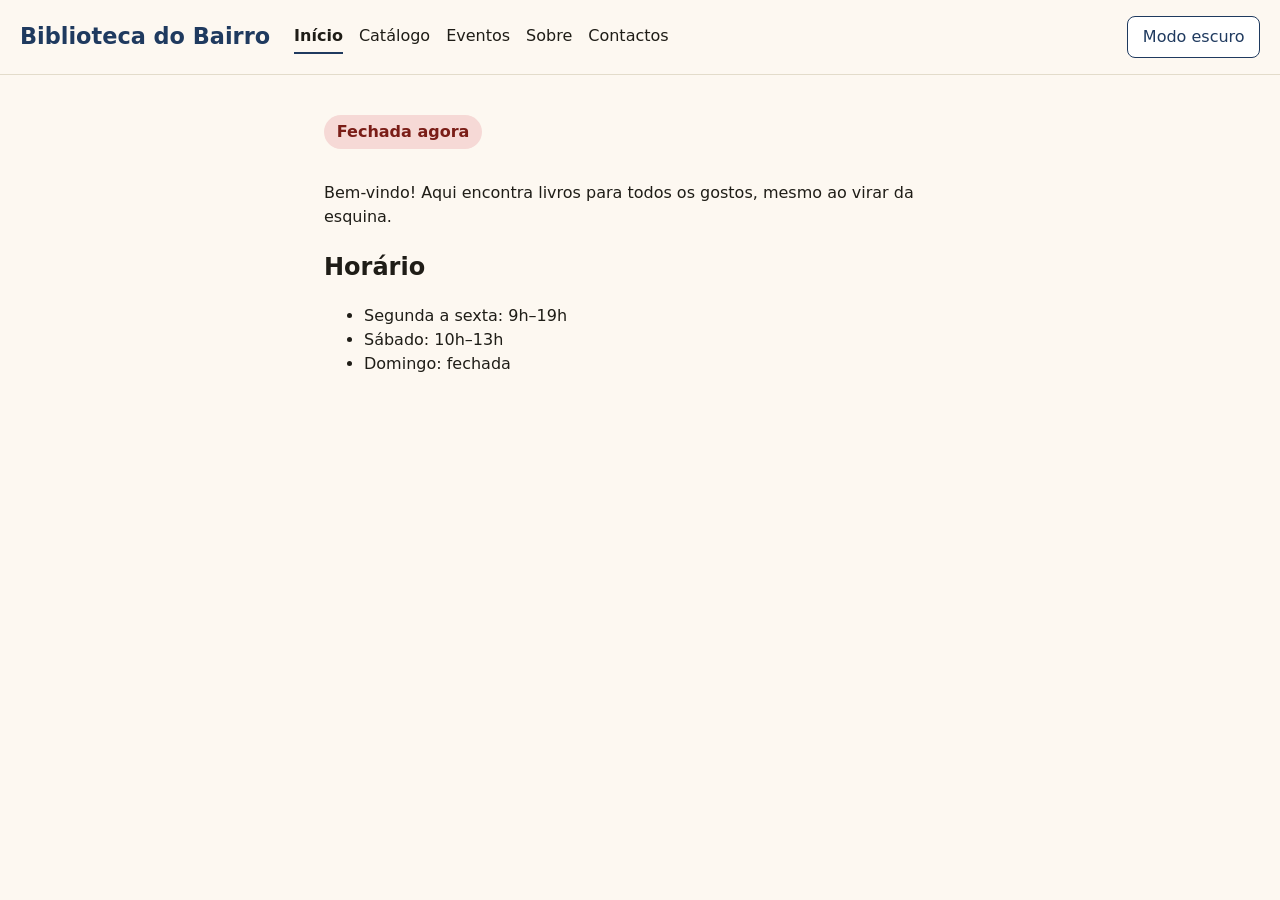
==== commit 8ab84ee4: "index" ====
--- a/index.html
+++ b/index.html
@@ -1,525 +1,34 @@
 <!DOCTYPE html>
 <html lang="pt">
 <head>
-    <meta charset="UTF-8">
-    <meta name="viewport" content="width=device-width, initial-scale=1.0">
-    <title>Biblioteca do Bairro</title>
-    <style>
-        :root { --cor-destaque: #2952CC; }
-        body { --fundo: #FFF8F0; --texto: #23395B; --cartao: #ffffff; --linha: #23395B26; --suave: #23395B99; }
-        body.escuro { --fundo: #14161C; --texto: #F2EDE4; --cartao: #1f232c; --linha: #F2EDE426; --suave: #F2EDE499; }
-
-        * { box-sizing: border-box; }
-        body { margin: 0; background: var(--fundo); color: var(--texto); font-family: system-ui, -apple-system, "Segoe UI", sans-serif; line-height: 1.55; transition: background .2s, color .2s; }
-        a { color: var(--cor-destaque); }
-        h1, h2, h3 { line-height: 1.2; margin: 0 0 .5rem; }
-        [hidden] { display: none !important; }
-        .container { width: min(1000px, 100% - 2rem); margin-inline: auto; }
-
-        button, input, select, textarea { font: inherit; color: inherit; }
-        button { cursor: pointer; border: 1px solid var(--linha); background: var(--cartao); border-radius: 8px; padding: .4rem .8rem; }
-        button:hover:not(:disabled) { border-color: var(--cor-destaque); }
-        button:disabled { opacity: .55; cursor: not-allowed; }
-        button.primario { background: var(--cor-destaque); border-color: var(--cor-destaque); color: #fff; }
-        input[type=text], input[type=email], select, textarea { width: 100%; padding: .5rem .7rem; border: 1px solid var(--linha); border-radius: 8px; background: var(--cartao); }
-        :focus-visible { outline: 3px solid var(--cor-destaque); outline-offset: 2px; }
-        label { font-weight: 600; font-size: .92rem; }
-
-        /* Cabeçalho */
-        .topo { position: sticky; top: 0; z-index: 10; background: var(--fundo); border-bottom: 1px solid var(--linha); }
-        .topo .container { display: flex; align-items: center; gap: .6rem; padding: .7rem 0; flex-wrap: wrap; }
-        .marca { font-size: 1.25rem; font-weight: 800; margin: 0 auto 0 0; color: var(--cor-destaque); }
-        #menu { display: none; width: 100%; }
-        #menu.aberto { display: block; }
-        #menu ul { list-style: none; margin: 0; padding: .5rem 0; display: flex; gap: 1.2rem; flex-wrap: wrap; }
-        #menu a { text-decoration: none; font-weight: 600; }
-
-        /* Secções */
-        main section { padding: 2.2rem 0; border-bottom: 1px solid var(--linha); }
-        main section:last-child { border-bottom: 0; }
-        .sub { color: var(--suave); margin: 0 0 1.2rem; }
-
-        /* Destaque */
-        .hero { display: grid; grid-template-columns: 150px 1fr; gap: 1.5rem; align-items: center; background: var(--cartao); border: 1px solid var(--linha); border-radius: 14px; padding: 1.5rem; }
-        .hero .capa { width: 150px; height: auto; border-radius: 8px; box-shadow: 0 6px 18px #0003; }
-        .etiqueta { display: inline-block; font-size: .75rem; letter-spacing: .08em; text-transform: uppercase; color: var(--cor-destaque); font-weight: 700; }
-        .hero-acoes { display: flex; gap: .6rem; align-items: center; flex-wrap: wrap; margin-top: .8rem; }
-
-        /* Catálogo */
-        .barra { display: grid; grid-template-columns: 1fr auto; gap: .8rem; align-items: end; margin-bottom: .5rem; }
-        #total, #estado { margin: .2rem 0; color: var(--suave); font-size: .92rem; }
-        #catalogo { list-style: none; margin: 1rem 0 0; padding: 0; display: grid; grid-template-columns: repeat(auto-fill, minmax(190px, 1fr)); gap: 1rem; }
-        .livro { background: var(--cartao); border: 1px solid var(--linha); border-radius: 12px; padding: .9rem; display: flex; flex-direction: column; gap: .3rem; }
-        .livro .capa { width: 100%; height: auto; border-radius: 6px; }
-        .livro .titulo { font-size: 1.05rem; margin-top: .4rem; }
-        .livro .autor { margin: 0; color: var(--suave); font-size: .9rem; }
-        .livro.emprestado .capa { filter: grayscale(.8); }
-        .badge { align-self: flex-start; font-size: .75rem; font-weight: 700; color: #fff; background: #B91C1C; border-radius: 99px; padding: .05rem .6rem; }
-        .acoes { display: flex; gap: .4rem; margin-top: auto; padding-top: .5rem; flex-wrap: wrap; }
-        .acoes button { font-size: .85rem; padding: .3rem .6rem; }
-
-        /* Eventos */
-        .eventos { display: grid; grid-template-columns: repeat(auto-fit, minmax(240px, 1fr)); gap: 1rem; }
-        .evento { background: var(--cartao); border: 1px solid var(--linha); border-radius: 12px; padding: 1rem 1.2rem; }
-        .evento p { margin: 0; }
-
-        /* Lista de leitura */
-        .linha-form { display: flex; gap: .5rem; flex-wrap: wrap; }
-        .linha-form input { flex: 1 1 220px; width: auto; }
-        #leitura { list-style: none; padding: 0; margin: 1rem 0 0; }
-        #leitura li { display: flex; align-items: center; gap: .4rem; padding: .5rem .6rem; border: 1px solid var(--linha); border-radius: 8px; background: var(--cartao); margin-bottom: .4rem; }
-        #leitura .titulo-leitura { flex: 1; cursor: pointer; }
-        #leitura li.lido .titulo-leitura { text-decoration: line-through; opacity: .55; }
-        #leitura button { padding: .15rem .55rem; }
-        #contador-leitura { color: var(--suave); margin: .6rem 0 0; }
-
-        /* Progresso */
-        .progresso-caixa { background: var(--linha); border-radius: 99px; height: 14px; overflow: hidden; margin: .6rem 0; }
-        .progresso { background: var(--cor-destaque); height: 100%; width: 0; transition: width .15s; }
-        .progresso.completo { background: #15803d; }
-        input[type=range] { width: 100%; accent-color: var(--cor-destaque); }
-        .tema-cor { display: flex; align-items: center; gap: .6rem; margin-top: 1rem; }
-
-        /* Formulários */
-        .duas-colunas { display: grid; grid-template-columns: 1fr 1fr; gap: 2rem; }
-        .campo { margin-bottom: .8rem; }
-        .campo label { display: block; margin-bottom: .2rem; }
-        .check { display: flex; gap: .5rem; align-items: center; font-weight: 400; }
-        .check input { width: auto; }
-        input:user-invalid { border-color: #B91C1C; }
-        #contador-sugestao { font-size: .85rem; color: var(--suave); float: right; }
-        #contador-sugestao.perigo { color: #B91C1C; font-weight: 700; }
-        #resumo { margin-top: .8rem; font-weight: 600; color: #15803d; }
-
-        footer { text-align: center; padding: 2rem 0; color: var(--suave); font-size: .9rem; }
-
-        @media (max-width: 700px) {
-            .hero { grid-template-columns: 1fr; text-align: center; justify-items: center; }
-            .duas-colunas { grid-template-columns: 1fr; }
-            .barra { grid-template-columns: 1fr; }
-        }
-    </style>
+  <meta charset="UTF-8">
+  <meta name="viewport" content="width=device-width, initial-scale=1">
+  <title>Biblioteca do Bairro</title>
+  <link rel="stylesheet" href="estilos.css">
+  <script src="app.js" defer></script>
 </head>
 <body>
-    <header class="topo">
-        <div class="container">
-            <h1 class="marca">Biblioteca do Bairro</h1>
-            <button id="abrir-menu" type="button" aria-expanded="false" aria-controls="menu">Menu</button>
-            <button id="tema" type="button" aria-pressed="false">Modo escuro</button>
-            <nav id="menu" aria-label="Principal">
-                <ul>
-                    <li><a href="#destaque">Livro do mês</a></li>
-                    <li><a href="#catalogo-sec">Catálogo</a></li>
-                    <li><a href="#eventos">Eventos</a></li>
-                    <li><a href="#leitura-sec">A minha lista</a></li>
-                    <li><a href="#inscricao-sec">Clubes de leitura</a></li>
-                    <li><a href="#sugestoes">Sugestões</a></li>
-                </ul>
-            </nav>
-        </div>
-    </header>
+  <header>
+    <h1>Biblioteca do Bairro</h1>
+    <nav>
+      <a href="index.html" aria-current="page">Início</a>
+      <a href="catalogo.html">Catálogo</a>
+      <a href="eventos.html">Eventos</a>
+      <a href="sobre.html">Sobre</a>
+      <a href="contactos.html">Contactos</a>
+    </nav>
+    <button id="tema" type="button" aria-pressed="false">Modo escuro</button>
+  </header>
 
-    <main class="container">
-
-        <!-- Livro em destaque -->
-        <section id="destaque" aria-labelledby="titulo-destaque">
-            <article class="hero" data-estado="">
-                <img class="capa" src="" alt="" width="150" height="212">
-                <div>
-                    <span class="etiqueta">Livro do mês</span>
-                    <h2 id="titulo-destaque">A carregar…</h2>
-                    <p class="autor-destaque sub"></p>
-                    <p class="estado-destaque"></p>
-                    <div class="hero-acoes">
-                        <button class="reservar primario" type="button">Reservar</button>
-                        <a class="mais" href="#catalogo-sec">Ver mais do autor</a>
-                    </div>
-                </div>
-            </article>
-        </section>
-
-        <!-- Catálogo -->
-        <section id="catalogo-sec" aria-labelledby="titulo-catalogo">
-            <h2 id="titulo-catalogo">Catálogo</h2>
-            <p class="sub">Procura por título ou autor. Carrega em Esc para limpar a pesquisa.</p>
-            <div class="barra">
-                <div>
-                    <label for="pesquisa">Pesquisar livros</label>
-                    <input type="text" id="pesquisa" name="q" autocomplete="off" placeholder="Ex.: Saramago">
-                </div>
-                <p id="total"></p>
-            </div>
-            <p id="estado" role="status"></p>
-            <ul id="catalogo"></ul>
-
-            <template id="tpl-livro">
-                <li class="livro">
-                    <img class="capa" src="" alt="" width="160" height="226">
-                    <span class="badge" hidden>Emprestado</span>
-                    <h3 class="titulo"></h3>
-                    <p class="autor"></p>
-                    <div class="acoes">
-                        <button type="button" class="reservar" data-acao="reservar">Reservar</button>
-                        <button type="button" data-acao="lista">+ Lista</button>
-                    </div>
-                </li>
-            </template>
-        </section>
-
-        <!-- Eventos -->
-        <section id="eventos" aria-labelledby="titulo-eventos">
-            <h2 id="titulo-eventos">Eventos</h2>
-            <div class="eventos">
-                <article class="evento">
-                    <h3>Hora do conto</h3>
-                    <p>Sábado, <strong>11h</strong></p>
-                </article>
-                <article class="evento">
-                    <h3>Clube de leitura</h3>
-                    <p>Quinta-feira, <strong>18h30</strong></p>
-                </article>
-                <article class="evento">
-                    <h3>Oficina de poesia</h3>
-                    <p>Domingo, <strong>15h</strong></p>
-                </article>
-            </div>
-        </section>
-
-        <!-- Lista de leitura + progresso -->
-        <section id="leitura-sec" aria-labelledby="titulo-leitura">
-            <h2 id="titulo-leitura">A minha lista de leitura</h2>
-            <p class="sub">Clica no título para marcar como lido. Usa ↑ e ↓ para reordenar.</p>
-            <div class="linha-form">
-                <label for="campo-leitura" class="sr" hidden>Livro a adicionar</label>
-                <input type="text" id="campo-leitura" placeholder="Título do livro" autocomplete="off">
-                <button type="button" id="adicionar" class="primario">Adicionar</button>
-                <button type="button" id="limpar">Limpar tudo</button>
-            </div>
-            <p id="contador-leitura" role="status">0 livros</p>
-            <ul id="leitura"></ul>
-
-            <h3 style="margin-top:2rem">Progresso do livro atual</h3>
-            <label for="lido">Quanto já leste?</label>
-            <input type="range" id="lido" min="0" max="100" value="0">
-            <div class="progresso-caixa"><div class="progresso"></div></div>
-            <p id="percentagem">0% lido</p>
-            <div class="tema-cor">
-                <label for="cor">Cor do site</label>
-                <input type="color" id="cor" value="#2952CC">
-            </div>
-        </section>
-
-        <!-- Inscrição e sugestões -->
-        <section id="inscricao-sec" aria-labelledby="titulo-inscricao">
-            <div class="duas-colunas">
-                <div id="sugestoes">
-                    <h2 id="titulo-inscricao">Clubes de leitura</h2>
-                    <p class="sub">Inscreve-te num clube. Precisamos do teu nome completo.</p>
-                    <form id="form-inscricao">
-                        <div class="campo">
-                            <label for="nome">Nome</label>
-                            <input type="text" id="nome" name="nome" required autocomplete="name">
-                        </div>
-                        <div class="campo">
-                            <label for="email">E-mail</label>
-                            <input type="email" id="email" name="email" required autocomplete="email">
-                        </div>
-                        <div class="campo">
-                            <label for="clube">Clube</label>
-                            <select id="clube" name="clube">
-                                <option>Policiais</option>
-                                <option>Poesia</option>
-                                <option>Ficção Científica</option>
-                            </select>
-                        </div>
-                        <div class="campo">
-                            <label class="check"><input type="checkbox" name="regras" required> Aceito as regras da biblioteca</label>
-                        </div>
-                        <button type="submit" class="primario">Inscrever</button>
-                    </form>
-                    <p id="resumo" role="status"></p>
-                </div>
-
-                <div>
-                    <h2>Sugere um livro</h2>
-                    <p class="sub">Diz-nos o que gostavas de ver nas estantes (máx. 200 caracteres).</p>
-                    <div class="campo">
-                        <label for="sugestao">A tua sugestão <span id="contador-sugestao">0/200</span></label>
-                        <textarea id="sugestao" rows="5" maxlength="200"></textarea>
-                    </div>
-                    <p id="eco-sugestao" class="sub" role="status"></p>
-                </div>
-            </div>
-        </section>
-    </main>
-
-    <footer>
-        <div class="container">Biblioteca do Bairro · Aberta de segunda a sábado</div>
-    </footer>
-
-    <script>
-        /* ========== Dados ========== */
-        const livros = [
-            { titulo: "Os Maias", autor: "Eça de Queirós", ano: 1888, emprestado: false },
-            { titulo: "Mensagem", autor: "Fernando Pessoa", ano: 1934, emprestado: true, devolucao: "2026-12-03" },
-            { titulo: "O Principezinho", autor: "Antoine de Saint-Exupéry", ano: 1943, emprestado: false },
-            { titulo: "Memorial do Convento", autor: "José Saramago", ano: 1982, emprestado: false },
-            { titulo: "Ensaio sobre a Cegueira", autor: "José Saramago", ano: 1995, emprestado: true, devolucao: "2026-12-10" }
-        ];
-        const cores = ["#2952CC", "#A84B33", "#15803d", "#7c3aed", "#b45309"];
-
-        /* ========== Utilitários ========== */
-        function escaparXml(t) {
-            return t.replace(/&/g, "&amp;").replace(/</g, "&lt;").replace(/>/g, "&gt;");
-        }
-        // Capa gerada em SVG (não há ficheiros de imagem)
-        function criarCapa(titulo, indice) {
-            const palavras = titulo.split(" ");
-            const linhas = [];
-            let atual = "";
-            for (const p of palavras) {
-                if ((atual + " " + p).trim().length > 12) { linhas.push(atual); atual = p; }
-                else atual = (atual + " " + p).trim();
-            }
-            if (atual) linhas.push(atual);
-            const texto = linhas.map((l, i) =>
-                `<text x="80" y="${100 + i * 24}" text-anchor="middle" font-family="Georgia,serif" font-size="18" fill="#fff">${escaparXml(l)}</text>`
-            ).join("");
-            const svg = `<svg xmlns="http://www.w3.org/2000/svg" width="160" height="226" viewBox="0 0 160 226">` +
-                `<rect width="160" height="226" fill="${cores[indice % cores.length]}"/>` +
-                `<rect x="10" y="10" width="140" height="206" fill="none" stroke="#fff" stroke-opacity=".5"/>` +
-                texto + `</svg>`;
-            return "data:image/svg+xml;charset=utf-8," + encodeURIComponent(svg);
-        }
-        function formatarData(iso) {
-            const [, mes, dia] = iso.split("-");
-            return `${dia}/${mes}`;
-        }
-
-        /* ========== Menu e modo escuro ========== */
-        const botaoMenu = document.querySelector("#abrir-menu");
-        const menu = document.querySelector("#menu");
-        const botaoTema = document.querySelector("#tema");
-
-        function definirMenu(aberto) {
-            menu.classList.toggle("aberto", aberto);
-            botaoMenu.setAttribute("aria-expanded", aberto);
-        }
-        botaoMenu.addEventListener("click", () => {
-            definirMenu(!menu.classList.contains("aberto"));
-        });
-        menu.addEventListener("click", (evento) => {
-            if (evento.target.closest("a")) definirMenu(false);
-        });
-        document.addEventListener("keydown", (evento) => {
-            if (evento.key === "Escape") definirMenu(false);
-        });
-        botaoTema.addEventListener("click", () => {
-            const escuro = document.body.classList.toggle("escuro");
-            botaoTema.setAttribute("aria-pressed", escuro);
-            botaoTema.textContent = escuro ? "Modo claro" : "Modo escuro";
-        });
-
-        /* ========== Catálogo (a partir do array, com <template>) ========== */
-        const tpl = document.querySelector("#tpl-livro");
-        const catalogo = document.querySelector("#catalogo");
-        const campoPesquisa = document.querySelector("#pesquisa");
-        const estadoPesquisa = document.querySelector("#estado");
-
-        livros.forEach((livro, i) => {
-            const item = tpl.content.cloneNode(true);
-            const li = item.querySelector(".livro");
-            const capa = item.querySelector(".capa");
-            capa.src = criarCapa(livro.titulo, i);
-            capa.alt = `Capa de ${livro.titulo}, de ${livro.autor}`;
-            item.querySelector(".titulo").textContent = livro.titulo;
-            item.querySelector(".autor").textContent = `${livro.autor}, ${livro.ano}`;
-            li.dataset.id = i;
-            li.dataset.estado = livro.emprestado ? "emprestado" : "disponivel";
-            li.dataset.pesquisa = `${livro.titulo} ${livro.autor}`.toLowerCase();
-
-            const reservar = item.querySelector(".reservar");
-            if (livro.emprestado) {
-                li.classList.add("emprestado");
-                item.querySelector(".badge").hidden = false;
-                reservar.textContent = `Disponível a ${formatarData(livro.devolucao)}`;
-                reservar.disabled = true;
-            }
-            catalogo.append(item);
-        });
-        document.querySelector("#total").textContent = `${livros.length} livros`;
-
-        const itensCatalogo = [...catalogo.querySelectorAll(".livro")];
-
-        function filtrar() {
-            const termo = campoPesquisa.value.trim().toLowerCase();
-            let visiveis = 0;
-            for (const li of itensCatalogo) {
-                const corresponde = li.dataset.pesquisa.includes(termo);
-                li.hidden = !corresponde;
-                if (corresponde) visiveis++;
-            }
-            estadoPesquisa.textContent = termo
-                ? `${visiveis} ${visiveis === 1 ? "livro encontrado" : "livros encontrados"}`
-                : "";
-        }
-        campoPesquisa.addEventListener("input", filtrar);
-        campoPesquisa.addEventListener("keydown", (evento) => {
-            if (evento.key !== "Escape") return;
-            campoPesquisa.value = "";
-            filtrar();
-        });
-
-        // Um só ouvinte para todos os botões do catálogo
-        catalogo.addEventListener("click", (evento) => {
-            const botao = evento.target.closest("button");
-            if (!botao) return;
-            const li = botao.closest(".livro");
-            const livro = livros[Number(li.dataset.id)];
-            if (botao.dataset.acao === "reservar") {
-                botao.textContent = "Reservado";
-                botao.disabled = true;
-                estadoPesquisa.textContent = `«${livro.titulo}» reservado.`;
-            }
-            if (botao.dataset.acao === "lista") {
-                adicionarLivro(livro.titulo);
-                estadoPesquisa.textContent = `«${livro.titulo}» adicionado à tua lista.`;
-            }
-        });
-
-        /* ========== Livro do mês ========== */
-        const destaque = document.querySelector("#destaque .hero");
-        const livroMes = livros[1]; // Mensagem
-        destaque.dataset.estado = livroMes.emprestado ? "emprestado" : "disponivel";
-        destaque.querySelector("h2").textContent = livroMes.titulo;
-        destaque.querySelector(".autor-destaque").textContent = `${livroMes.autor}, ${livroMes.ano}`;
-        const capaDestaque = destaque.querySelector(".capa");
-        capaDestaque.src = criarCapa(livroMes.titulo, 1);
-        capaDestaque.alt = `Capa de ${livroMes.titulo}, de ${livroMes.autor}`;
-        destaque.querySelector(".estado-destaque").textContent = `Estado: ${destaque.dataset.estado}`;
-
-        const botaoDestaque = destaque.querySelector(".reservar");
-        if (destaque.dataset.estado === "emprestado") {
-            botaoDestaque.textContent = `Disponível a ${formatarData(livroMes.devolucao)}`;
-            botaoDestaque.disabled = true;
-        }
-        destaque.querySelector(".mais").addEventListener("click", () => {
-            campoPesquisa.value = livroMes.autor.split(" ").pop();
-            filtrar();
-        });
-
-        /* ========== Lista de leitura (delegação) ========== */
-        const listaLeitura = document.querySelector("#leitura");
-        const campoLeitura = document.querySelector("#campo-leitura");
-        const contadorLeitura = document.querySelector("#contador-leitura");
-
-        function contarLeitura() {
-            const n = listaLeitura.children.length;
-            contadorLeitura.textContent = `${n} ${n === 1 ? "livro" : "livros"}`;
-        }
-        function criarBotao(texto, acao, rotulo) {
-            const b = document.createElement("button");
-            b.type = "button";
-            b.textContent = texto;
-            b.dataset.acao = acao;
-            b.setAttribute("aria-label", rotulo);
-            return b;
-        }
-        function adicionarLivro(titulo) {
-            const li = document.createElement("li");
-            const span = document.createElement("span");
-            span.className = "titulo-leitura";
-            span.textContent = titulo;
-            li.append(
-                span,
-                criarBotao("↑", "subir", `Subir ${titulo}`),
-                criarBotao("↓", "descer", `Descer ${titulo}`),
-                criarBotao("Remover", "remover", `Remover ${titulo}`)
-            );
-            listaLeitura.append(li);
-            contarLeitura();
-        }
-        function adicionarDoCampo() {
-            const titulo = campoLeitura.value.trim();
-            if (!titulo) { campoLeitura.focus(); return; }
-            adicionarLivro(titulo);
-            campoLeitura.value = "";
-            campoLeitura.focus();
-        }
-        document.querySelector("#adicionar").addEventListener("click", adicionarDoCampo);
-        campoLeitura.addEventListener("keydown", (evento) => {
-            if (evento.key === "Enter") adicionarDoCampo();
-        });
-        document.querySelector("#limpar").addEventListener("click", () => {
-            listaLeitura.replaceChildren();
-            contarLeitura();
-            campoLeitura.focus();
-        });
-        listaLeitura.addEventListener("click", (evento) => {
-            const li = evento.target.closest("li");
-            if (!li) return;
-            const botao = evento.target.closest("button");
-            if (!botao) {
-                li.classList.toggle("lido");
-                return;
-            }
-            const acao = botao.dataset.acao;
-            if (acao === "remover") {
-                li.remove();
-                campoLeitura.focus();
-            }
-            if (acao === "subir") li.previousElementSibling?.before(li);
-            if (acao === "descer") li.nextElementSibling?.after(li);
-            contarLeitura();
-        });
-        ["Os Maias", "Memorial do Convento"].forEach(adicionarLivro);
-
-        /* ========== Progresso de leitura e cor do site ========== */
-        const range = document.querySelector("#lido");
-        const barra = document.querySelector(".progresso");
-        const textoProgresso = document.querySelector("#percentagem");
-        range.addEventListener("input", () => {
-            const valor = Number(range.value);
-            barra.style.width = `${valor}%`;
-            textoProgresso.textContent = `${valor}% lido`;
-            barra.classList.toggle("completo", valor === 100);
-        });
-        document.querySelector("#cor").addEventListener("input", (evento) => {
-            document.documentElement.style.setProperty("--cor-destaque", evento.target.value);
-        });
-
-        /* ========== Sugestões ========== */
-        const sugestao = document.querySelector("#sugestao");
-        const contadorSugestao = document.querySelector("#contador-sugestao");
-        sugestao.addEventListener("input", () => {
-            const n = sugestao.value.length;
-            contadorSugestao.textContent = `${n}/200`;
-            contadorSugestao.classList.toggle("perigo", n > 180);
-        });
-
-        /* ========== Inscrição no clube ========== */
-        const form = document.querySelector("#form-inscricao");
-        const resumo = document.querySelector("#resumo");
-        const campoNome = form.elements.nome;
-        const MSG_NOME = "Escreve nome e apelido.";
-
-        function validarNome() {
-            const partes = campoNome.value.trim().split(/\s+/).filter(Boolean);
-            campoNome.setCustomValidity(partes.length < 2 ? MSG_NOME : "");
-        }
-        campoNome.addEventListener("input", validarNome);
-        validarNome();
-
-        form.addEventListener("submit", (evento) => {
-            evento.preventDefault();
-            const dados = new FormData(form);
-            const primeiro = dados.get("nome").trim().split(/\s+/)[0];
-            const clube = dados.get("clube");
-            resumo.textContent = `Obrigado, ${primeiro}! Inscrição no clube ${clube}.`;
-            form.reset();
-            validarNome();
-            campoNome.focus();
-        });
-    </script>
+  <main>
+    <p id="estado" class="estado">A verificar horário…</p>
+    <p>Bem-vindo! Aqui encontra livros para todos os gostos, mesmo ao virar da esquina.</p>
+    <h2>Horário</h2>
+    <ul>
+      <li>Segunda a sexta: 9h–19h</li>
+      <li>Sábado: 10h–13h</li>
+      <li>Domingo: fechada</li>
+    </ul>
+  </main>
 </body>
 </html>
--- a/estilos.css
+++ b/estilos.css
@@ -0,0 +1,164 @@
+:root {
+  --fundo: #fdf8f1;
+  --texto: #1f1d17;
+  --cartao: #ffffff;
+  --linha: #e3dccb;
+  --destaque: #1f3a5f;
+  --apagado: #8a8372;
+  --erro: #b3261e;
+  --sucesso: #1d6b3a;
+}
+
+body.escuro {
+  --fundo: #1c1b17;
+  --texto: #f3eee2;
+  --cartao: #28261f;
+  --linha: #403c30;
+  --destaque: #f0c24b;
+  --apagado: #a39c88;
+  --erro: #ff8a80;
+  --sucesso: #7fd69a;
+}
+
+* { box-sizing: border-box; }
+
+body {
+  margin: 0;
+  font-family: system-ui, -apple-system, "Segoe UI", sans-serif;
+  line-height: 1.5;
+  background: var(--fundo);
+  color: var(--texto);
+}
+
+header {
+  display: flex;
+  flex-wrap: wrap;
+  align-items: center;
+  gap: 0.75rem 1.5rem;
+  padding: 1rem 1.25rem;
+  border-bottom: 1px solid var(--linha);
+}
+
+header h1 { margin: 0; font-size: 1.4rem; color: var(--destaque); }
+nav { display: flex; gap: 1rem; flex: 1; }
+nav a { color: var(--texto); text-decoration: none; padding: 0.25rem 0; }
+nav a[aria-current="page"] { border-bottom: 2px solid var(--destaque); font-weight: 600; }
+
+main { max-width: 42rem; margin: 0 auto; padding: 1.5rem 1.25rem 3rem; }
+
+button {
+  font: inherit;
+  padding: 0.5rem 0.9rem;
+  border: 1px solid var(--destaque);
+  border-radius: 0.5rem;
+  background: var(--cartao);
+  color: var(--destaque);
+  cursor: pointer;
+}
+button:hover { background: var(--destaque); color: var(--fundo); }
+button[aria-pressed="true"] { background: var(--destaque); color: var(--fundo); }
+button:focus-visible, input:focus-visible, a:focus-visible {
+  outline: 3px solid #e0a800;
+  outline-offset: 2px;
+}
+
+.estado {
+  display: inline-block;
+  padding: 0.3rem 0.8rem;
+  border-radius: 999px;
+  font-weight: 600;
+  background: var(--linha);
+}
+.estado.aberta { background: #d6f0de; color: #14502b; }
+.estado.fechada { background: #f6d9d6; color: #7a1d17; }
+
+.ferramentas {
+  display: flex;
+  flex-wrap: wrap;
+  align-items: center;
+  gap: 0.5rem;
+  margin-bottom: 1rem;
+}
+.ferramentas input { flex: 1; min-width: 12rem; }
+
+input {
+  font: inherit;
+  padding: 0.5rem 0.7rem;
+  border: 1px solid var(--linha);
+  border-radius: 0.5rem;
+  background: var(--cartao);
+  color: var(--texto);
+}
+input.invalido { border-color: var(--erro); }
+
+ul#lista-livros { list-style: none; margin: 0; padding: 0; }
+#lista-livros li {
+  display: flex;
+  align-items: center;
+  gap: 0.75rem;
+  padding: 0.7rem 0;
+  border-bottom: 1px solid var(--linha);
+}
+#lista-livros .texto { flex: 1; }
+#lista-livros li.indisponivel .texto { text-decoration: line-through; color: var(--apagado); }
+#lista-livros .etiqueta { color: var(--apagado); font-size: 0.9rem; }
+#lista-livros .vazio { color: var(--apagado); display: block; }
+
+.clube { margin-top: 2.5rem; padding: 1.25rem; background: var(--cartao); border: 1px solid var(--linha); border-radius: 0.75rem; }
+.clube h2 { margin-top: 0; }
+form { display: grid; gap: 0.4rem; max-width: 22rem; }
+form button { justify-self: start; margin-top: 0.5rem; }
+
+.erro, #mensagem.erro { color: var(--erro); }
+#mensagem.sucesso { color: var(--sucesso); }
+#mensagem { min-height: 1.5rem; margin: 0.25rem 0 0; }
+
+/* Página de exercícios 1 a 6 */
+.nota { color: var(--apagado); }
+.exercicio { margin: 1.25rem 0; padding: 1rem 1.25rem; background: var(--cartao); border: 1px solid var(--linha); border-radius: 0.75rem; }
+.exercicio h3 { margin: 0 0 0.5rem; color: var(--destaque); }
+.saida { margin: 0; padding-left: 1.25rem; font-family: ui-monospace, "Cascadia Code", Consolas, monospace; font-size: 0.92rem; }
+.saida li { padding: 0.1rem 0; }
+
+/* Exercícios interativos */
+.controlos { display: flex; flex-wrap: wrap; align-items: center; gap: 0.5rem 0.75rem; margin: 0.6rem 0; }
+.controlos input[type="number"] { width: 6rem; }
+.controlos input[type="text"] { flex: 1; min-width: 12rem; }
+select { font: inherit; padding: 0.5rem 0.7rem; border: 1px solid var(--linha); border-radius: 0.5rem; background: var(--cartao); color: var(--texto); }
+.resultado { margin: 0.4rem 0; min-height: 1.5rem; font-weight: 500; }
+.resultado.ok { color: var(--sucesso); }
+.resultado.aviso { color: var(--erro); }
+.exercicio h4 { margin: 1rem 0 0.25rem; }
+.saida li.indisponivel { text-decoration: line-through; color: var(--apagado); }
+button:disabled { opacity: 0.5; cursor: not-allowed; }
+.passos { margin-bottom: 0.5rem; }
+
+/* ── Páginas Eventos, Sobre e Contactos ─────────────────────────────── */
+main a, footer a { color: var(--destaque); }
+.logo { font-size: 1.4rem; font-weight: 700; color: var(--destaque); text-decoration: none; }
+header nav ul { display: flex; flex-wrap: wrap; gap: 1rem; list-style: none; margin: 0; padding: 0; }
+header nav li a { color: var(--texto); text-decoration: none; padding: 0.25rem 0; }
+header nav li a[aria-current="page"] { border-bottom: 2px solid var(--destaque); font-weight: 600; }
+
+.botao { display: inline-block; padding: 0.5rem 0.9rem; border: 1px solid var(--destaque); border-radius: 0.5rem; background: var(--destaque); color: var(--fundo); text-decoration: none; font: inherit; cursor: pointer; }
+main a.botao { color: var(--fundo); }
+.botao:hover { opacity: 0.85; background: var(--destaque); color: var(--fundo); }
+
+.aviso { margin: 1rem 0; padding: 0.6rem 1rem; background: var(--cartao); border-left: 4px solid var(--destaque); border-radius: 0.5rem; }
+.destaque-texto { font-size: 1.2rem; font-weight: 600; color: var(--destaque); }
+
+.tabela-scroll { overflow-x: auto; }
+table { width: 100%; border-collapse: collapse; }
+th, td { text-align: left; padding: 0.6rem 0.75rem; border-bottom: 1px solid var(--linha); }
+th { color: var(--destaque); }
+
+.equipa { display: flex; flex-wrap: wrap; gap: 1.5rem; list-style: none; margin: 0; padding: 0; }
+.equipa li { text-align: center; }
+.equipa img { display: block; margin: 0 auto 0.5rem; border-radius: 50%; }
+
+textarea { width: 100%; font: inherit; padding: 0.5rem 0.7rem; border: 1px solid var(--linha); border-radius: 0.5rem; background: var(--cartao); color: var(--texto); }
+form label { display: block; }
+.rodape { display: grid; grid-template-columns: repeat(auto-fit, minmax(14rem, 1fr)); gap: 1.5rem; padding: 1.5rem 1.25rem; border-top: 1px solid var(--linha); background: var(--cartao); }
+.rodape h3 { margin: 0 0 0.25rem; }
+.rodape p { margin: 0; }
+#mensagem-contacto { min-height: 1.5rem; color: var(--sucesso); }
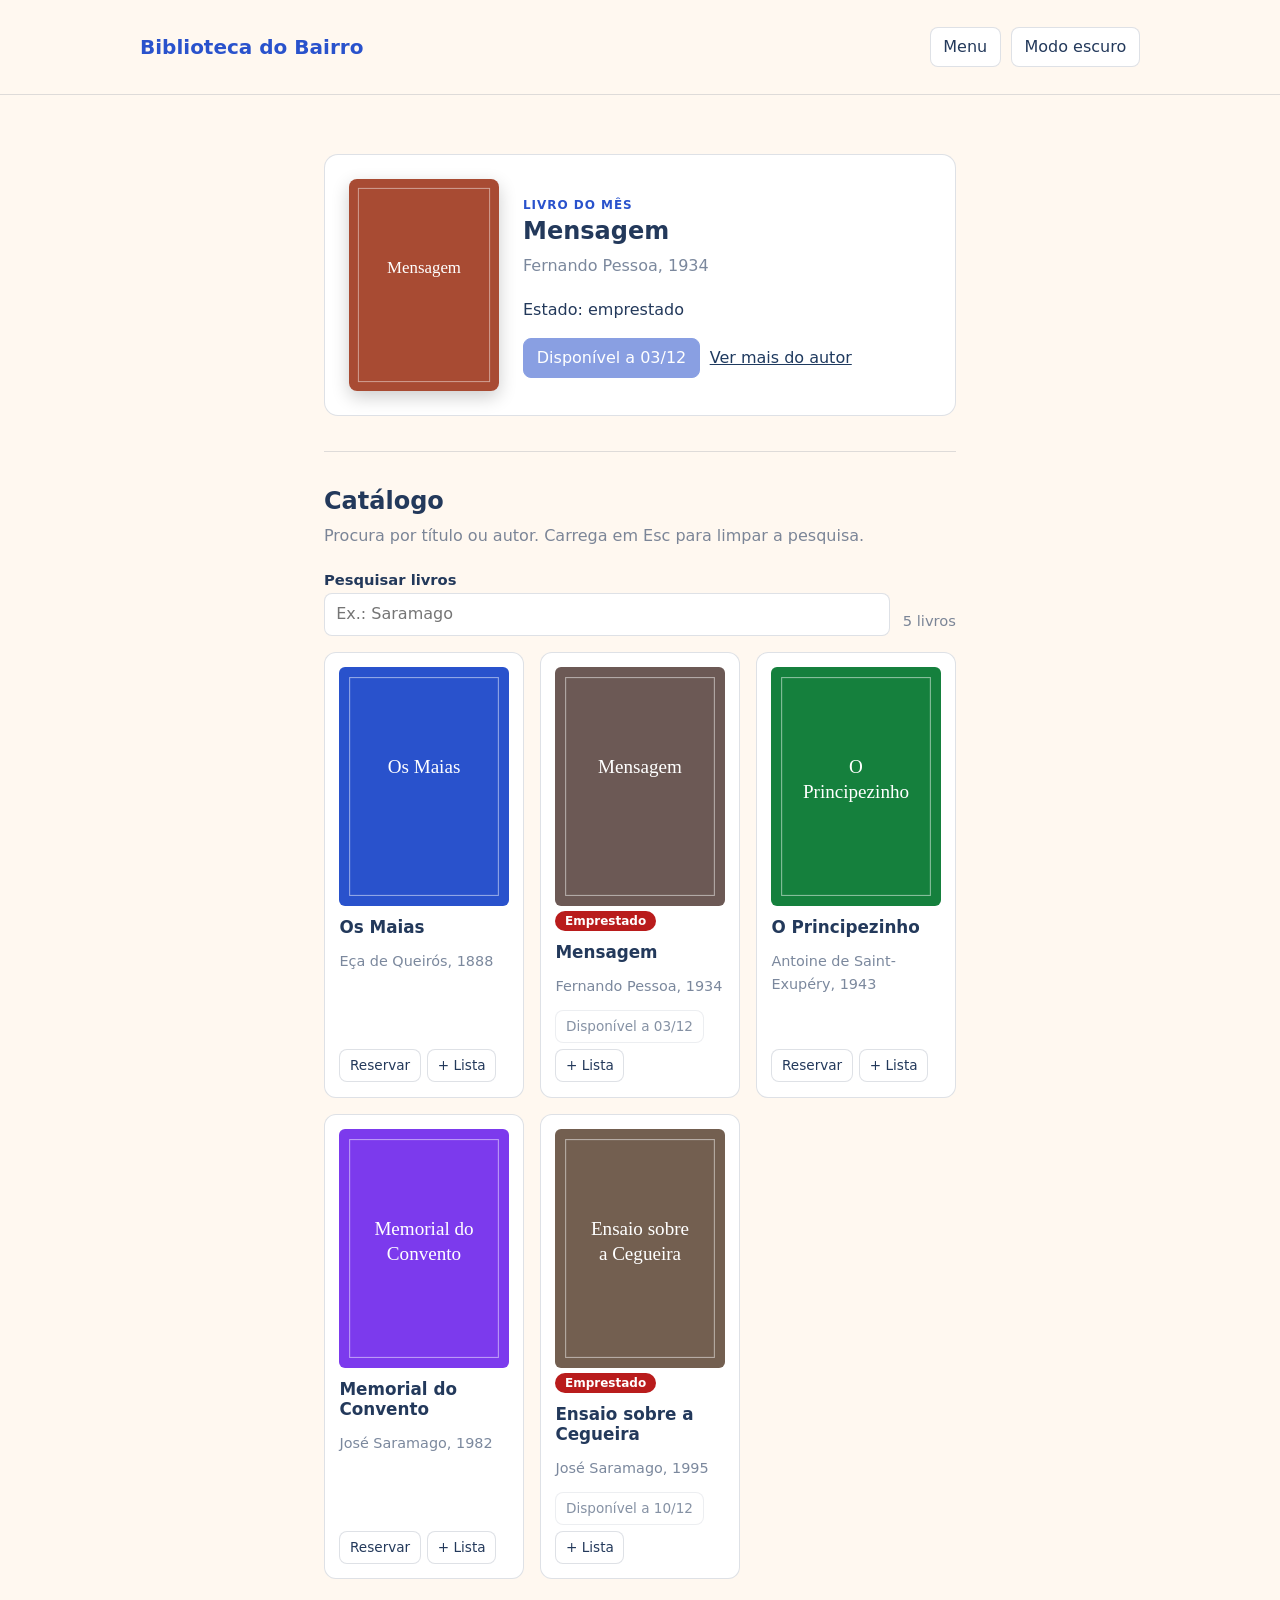
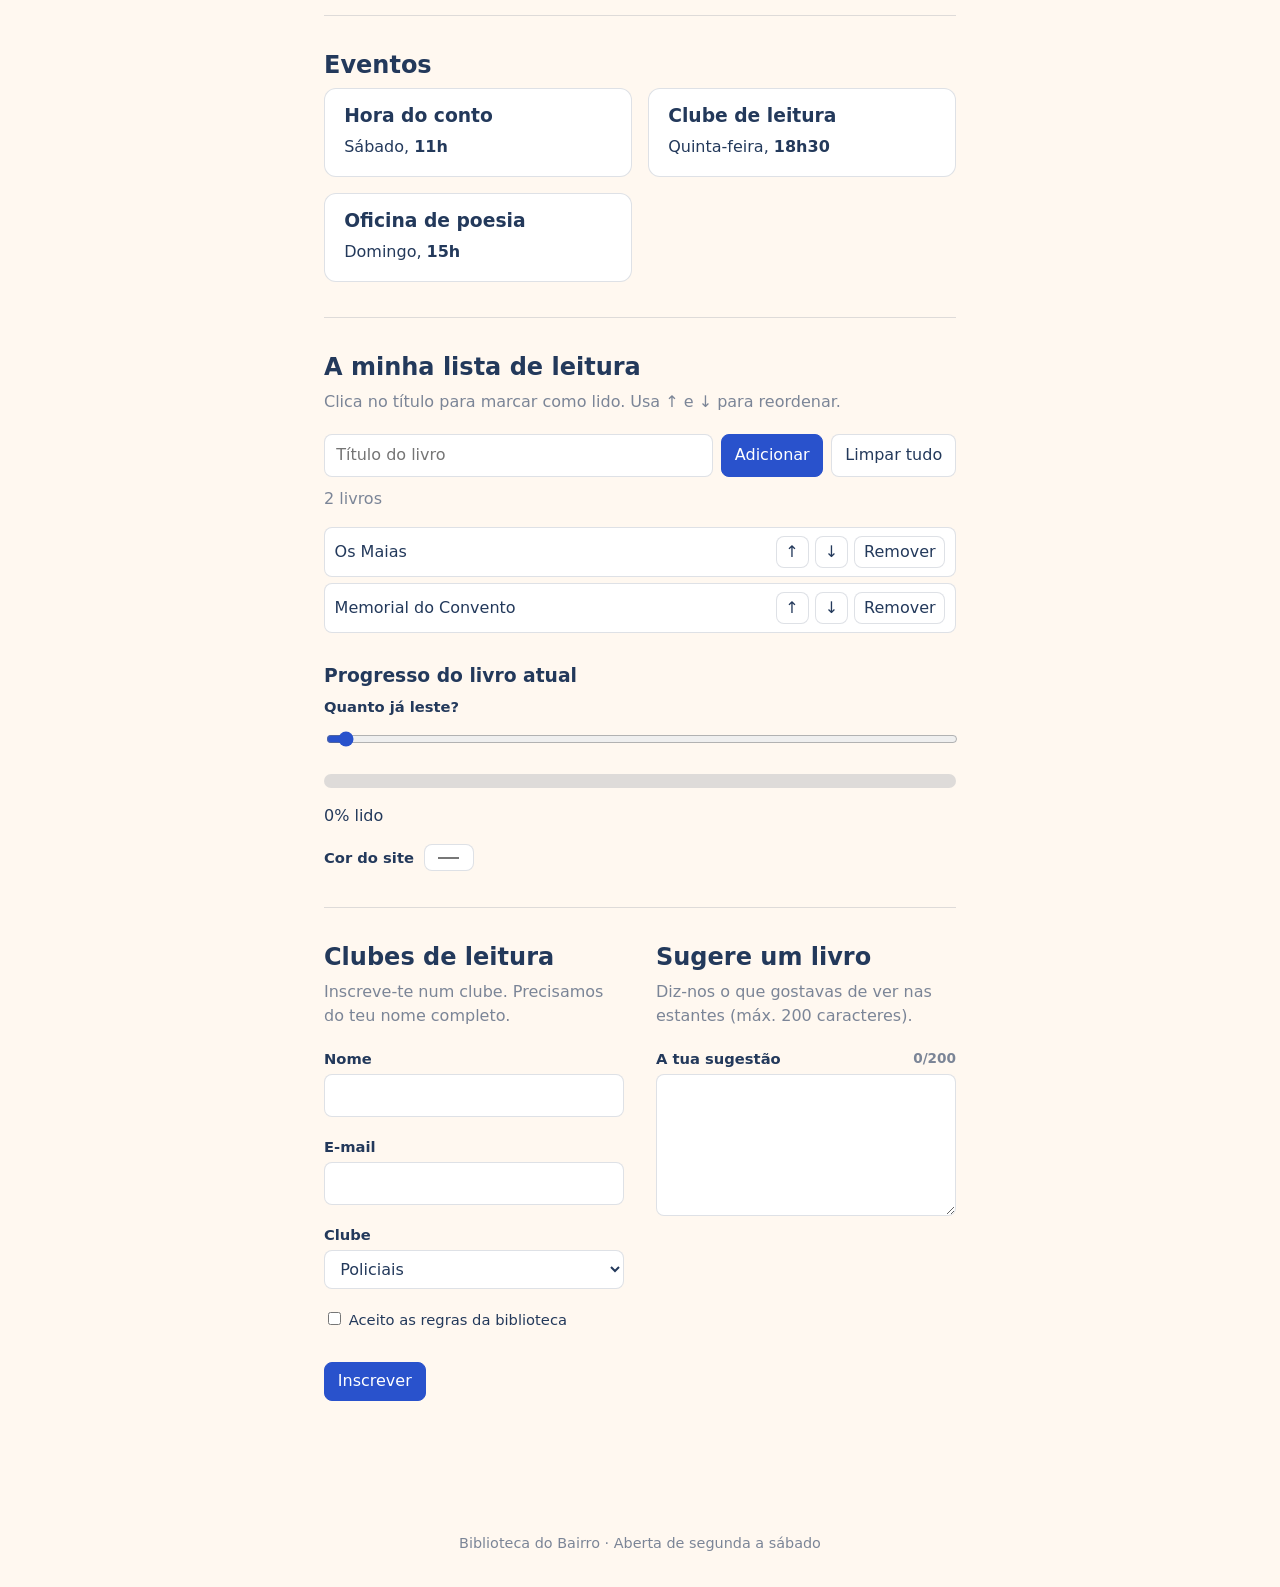
==== commit 033af24b: "index" ====
--- a/index.html
+++ b/index.html
@@ -6,29 +6,523 @@
   <title>Biblioteca do Bairro</title>
   <link rel="stylesheet" href="estilos.css">
   <script src="app.js" defer></script>
+    <meta charset="UTF-8">
+    <meta name="viewport" content="width=device-width, initial-scale=1.0">
+    <title>Biblioteca do Bairro</title>
+    <style>
+        :root { --cor-destaque: #2952CC; }
+        body { --fundo: #FFF8F0; --texto: #23395B; --cartao: #ffffff; --linha: #23395B26; --suave: #23395B99; }
+        body.escuro { --fundo: #14161C; --texto: #F2EDE4; --cartao: #1f232c; --linha: #F2EDE426; --suave: #F2EDE499; }
+
+        * { box-sizing: border-box; }
+        body { margin: 0; background: var(--fundo); color: var(--texto); font-family: system-ui, -apple-system, "Segoe UI", sans-serif; line-height: 1.55; transition: background .2s, color .2s; }
+        a { color: var(--cor-destaque); }
+        h1, h2, h3 { line-height: 1.2; margin: 0 0 .5rem; }
+        [hidden] { display: none !important; }
+        .container { width: min(1000px, 100% - 2rem); margin-inline: auto; }
+
+        button, input, select, textarea { font: inherit; color: inherit; }
+        button { cursor: pointer; border: 1px solid var(--linha); background: var(--cartao); border-radius: 8px; padding: .4rem .8rem; }
+        button:hover:not(:disabled) { border-color: var(--cor-destaque); }
+        button:disabled { opacity: .55; cursor: not-allowed; }
+        button.primario { background: var(--cor-destaque); border-color: var(--cor-destaque); color: #fff; }
+        input[type=text], input[type=email], select, textarea { width: 100%; padding: .5rem .7rem; border: 1px solid var(--linha); border-radius: 8px; background: var(--cartao); }
+        :focus-visible { outline: 3px solid var(--cor-destaque); outline-offset: 2px; }
+        label { font-weight: 600; font-size: .92rem; }
+
+        /* Cabeçalho */
+        .topo { position: sticky; top: 0; z-index: 10; background: var(--fundo); border-bottom: 1px solid var(--linha); }
+        .topo .container { display: flex; align-items: center; gap: .6rem; padding: .7rem 0; flex-wrap: wrap; }
+        .marca { font-size: 1.25rem; font-weight: 800; margin: 0 auto 0 0; color: var(--cor-destaque); }
+        #menu { display: none; width: 100%; }
+        #menu.aberto { display: block; }
+        #menu ul { list-style: none; margin: 0; padding: .5rem 0; display: flex; gap: 1.2rem; flex-wrap: wrap; }
+        #menu a { text-decoration: none; font-weight: 600; }
+
+        /* Secções */
+        main section { padding: 2.2rem 0; border-bottom: 1px solid var(--linha); }
+        main section:last-child { border-bottom: 0; }
+        .sub { color: var(--suave); margin: 0 0 1.2rem; }
+
+        /* Destaque */
+        .hero { display: grid; grid-template-columns: 150px 1fr; gap: 1.5rem; align-items: center; background: var(--cartao); border: 1px solid var(--linha); border-radius: 14px; padding: 1.5rem; }
+        .hero .capa { width: 150px; height: auto; border-radius: 8px; box-shadow: 0 6px 18px #0003; }
+        .etiqueta { display: inline-block; font-size: .75rem; letter-spacing: .08em; text-transform: uppercase; color: var(--cor-destaque); font-weight: 700; }
+        .hero-acoes { display: flex; gap: .6rem; align-items: center; flex-wrap: wrap; margin-top: .8rem; }
+
+        /* Catálogo */
+        .barra { display: grid; grid-template-columns: 1fr auto; gap: .8rem; align-items: end; margin-bottom: .5rem; }
+        #total, #estado { margin: .2rem 0; color: var(--suave); font-size: .92rem; }
+        #catalogo { list-style: none; margin: 1rem 0 0; padding: 0; display: grid; grid-template-columns: repeat(auto-fill, minmax(190px, 1fr)); gap: 1rem; }
+        .livro { background: var(--cartao); border: 1px solid var(--linha); border-radius: 12px; padding: .9rem; display: flex; flex-direction: column; gap: .3rem; }
+        .livro .capa { width: 100%; height: auto; border-radius: 6px; }
+        .livro .titulo { font-size: 1.05rem; margin-top: .4rem; }
+        .livro .autor { margin: 0; color: var(--suave); font-size: .9rem; }
+        .livro.emprestado .capa { filter: grayscale(.8); }
+        .badge { align-self: flex-start; font-size: .75rem; font-weight: 700; color: #fff; background: #B91C1C; border-radius: 99px; padding: .05rem .6rem; }
+        .acoes { display: flex; gap: .4rem; margin-top: auto; padding-top: .5rem; flex-wrap: wrap; }
+        .acoes button { font-size: .85rem; padding: .3rem .6rem; }
+
+        /* Eventos */
+        .eventos { display: grid; grid-template-columns: repeat(auto-fit, minmax(240px, 1fr)); gap: 1rem; }
+        .evento { background: var(--cartao); border: 1px solid var(--linha); border-radius: 12px; padding: 1rem 1.2rem; }
+        .evento p { margin: 0; }
+
+        /* Lista de leitura */
+        .linha-form { display: flex; gap: .5rem; flex-wrap: wrap; }
+        .linha-form input { flex: 1 1 220px; width: auto; }
+        #leitura { list-style: none; padding: 0; margin: 1rem 0 0; }
+        #leitura li { display: flex; align-items: center; gap: .4rem; padding: .5rem .6rem; border: 1px solid var(--linha); border-radius: 8px; background: var(--cartao); margin-bottom: .4rem; }
+        #leitura .titulo-leitura { flex: 1; cursor: pointer; }
+        #leitura li.lido .titulo-leitura { text-decoration: line-through; opacity: .55; }
+        #leitura button { padding: .15rem .55rem; }
+        #contador-leitura { color: var(--suave); margin: .6rem 0 0; }
+
+        /* Progresso */
+        .progresso-caixa { background: var(--linha); border-radius: 99px; height: 14px; overflow: hidden; margin: .6rem 0; }
+        .progresso { background: var(--cor-destaque); height: 100%; width: 0; transition: width .15s; }
+        .progresso.completo { background: #15803d; }
+        input[type=range] { width: 100%; accent-color: var(--cor-destaque); }
+        .tema-cor { display: flex; align-items: center; gap: .6rem; margin-top: 1rem; }
+
+        /* Formulários */
+        .duas-colunas { display: grid; grid-template-columns: 1fr 1fr; gap: 2rem; }
+        .campo { margin-bottom: .8rem; }
+        .campo label { display: block; margin-bottom: .2rem; }
+        .check { display: flex; gap: .5rem; align-items: center; font-weight: 400; }
+        .check input { width: auto; }
+        input:user-invalid { border-color: #B91C1C; }
+        #contador-sugestao { font-size: .85rem; color: var(--suave); float: right; }
+        #contador-sugestao.perigo { color: #B91C1C; font-weight: 700; }
+        #resumo { margin-top: .8rem; font-weight: 600; color: #15803d; }
+
+        footer { text-align: center; padding: 2rem 0; color: var(--suave); font-size: .9rem; }
+
+        @media (max-width: 700px) {
+            .hero { grid-template-columns: 1fr; text-align: center; justify-items: center; }
+            .duas-colunas { grid-template-columns: 1fr; }
+            .barra { grid-template-columns: 1fr; }
+        }
+    </style>
 </head>
 <body>
-  <header>
-    <h1>Biblioteca do Bairro</h1>
-    <nav>
-      <a href="index.html" aria-current="page">Início</a>
-      <a href="catalogo.html">Catálogo</a>
-      <a href="eventos.html">Eventos</a>
-      <a href="sobre.html">Sobre</a>
-      <a href="contactos.html">Contactos</a>
-    </nav>
-    <button id="tema" type="button" aria-pressed="false">Modo escuro</button>
-  </header>
-
-  <main>
-    <p id="estado" class="estado">A verificar horário…</p>
-    <p>Bem-vindo! Aqui encontra livros para todos os gostos, mesmo ao virar da esquina.</p>
-    <h2>Horário</h2>
-    <ul>
-      <li>Segunda a sexta: 9h–19h</li>
-      <li>Sábado: 10h–13h</li>
-      <li>Domingo: fechada</li>
-    </ul>
-  </main>
-</body>
-</html>
+    <header class="topo">
+        <div class="container">
+            <h1 class="marca">Biblioteca do Bairro</h1>
+            <button id="abrir-menu" type="button" aria-expanded="false" aria-controls="menu">Menu</button>
+            <button id="tema" type="button" aria-pressed="false">Modo escuro</button>
+            <nav id="menu" aria-label="Principal">
+                <ul>
+                    <li><a href="#destaque">Livro do mês</a></li>
+                    <li><a href="#catalogo-sec">Catálogo</a></li>
+                    <li><a href="#eventos">Eventos</a></li>
+                    <li><a href="#leitura-sec">A minha lista</a></li>
+                    <li><a href="#inscricao-sec">Clubes de leitura</a></li>
+                    <li><a href="#sugestoes">Sugestões</a></li>
+                </ul>
+            </nav>
+        </div>
+    </header>
+
+    <main class="container">
+
+        <!-- Livro em destaque -->
+        <section id="destaque" aria-labelledby="titulo-destaque">
+            <article class="hero" data-estado="">
+                <img class="capa" src="" alt="" width="150" height="212">
+                <div>
+                    <span class="etiqueta">Livro do mês</span>
+                    <h2 id="titulo-destaque">A carregar…</h2>
+                    <p class="autor-destaque sub"></p>
+                    <p class="estado-destaque"></p>
+                    <div class="hero-acoes">
+                        <button class="reservar primario" type="button">Reservar</button>
+                        <a class="mais" href="#catalogo-sec">Ver mais do autor</a>
+                    </div>
+                </div>
+            </article>
+        </section>
+
+        <!-- Catálogo -->
+        <section id="catalogo-sec" aria-labelledby="titulo-catalogo">
+            <h2 id="titulo-catalogo">Catálogo</h2>
+            <p class="sub">Procura por título ou autor. Carrega em Esc para limpar a pesquisa.</p>
+            <div class="barra">
+                <div>
+                    <label for="pesquisa">Pesquisar livros</label>
+                    <input type="text" id="pesquisa" name="q" autocomplete="off" placeholder="Ex.: Saramago">
+                </div>
+                <p id="total"></p>
+            </div>
+            <p id="estado" role="status"></p>
+            <ul id="catalogo"></ul>
+
+            <template id="tpl-livro">
+                <li class="livro">
+                    <img class="capa" src="" alt="" width="160" height="226">
+                    <span class="badge" hidden>Emprestado</span>
+                    <h3 class="titulo"></h3>
+                    <p class="autor"></p>
+                    <div class="acoes">
+                        <button type="button" class="reservar" data-acao="reservar">Reservar</button>
+                        <button type="button" data-acao="lista">+ Lista</button>
+                    </div>
+                </li>
+            </template>
+        </section>
+
+        <!-- Eventos -->
+        <section id="eventos" aria-labelledby="titulo-eventos">
+            <h2 id="titulo-eventos">Eventos</h2>
+            <div class="eventos">
+                <article class="evento">
+                    <h3>Hora do conto</h3>
+                    <p>Sábado, <strong>11h</strong></p>
+                </article>
+                <article class="evento">
+                    <h3>Clube de leitura</h3>
+                    <p>Quinta-feira, <strong>18h30</strong></p>
+                </article>
+                <article class="evento">
+                    <h3>Oficina de poesia</h3>
+                    <p>Domingo, <strong>15h</strong></p>
+                </article>
+            </div>
+        </section>
+
+        <!-- Lista de leitura + progresso -->
+        <section id="leitura-sec" aria-labelledby="titulo-leitura">
+            <h2 id="titulo-leitura">A minha lista de leitura</h2>
+            <p class="sub">Clica no título para marcar como lido. Usa ↑ e ↓ para reordenar.</p>
+            <div class="linha-form">
+                <label for="campo-leitura" class="sr" hidden>Livro a adicionar</label>
+                <input type="text" id="campo-leitura" placeholder="Título do livro" autocomplete="off">
+                <button type="button" id="adicionar" class="primario">Adicionar</button>
+                <button type="button" id="limpar">Limpar tudo</button>
+            </div>
+            <p id="contador-leitura" role="status">0 livros</p>
+            <ul id="leitura"></ul>
+
+            <h3 style="margin-top:2rem">Progresso do livro atual</h3>
+            <label for="lido">Quanto já leste?</label>
+            <input type="range" id="lido" min="0" max="100" value="0">
+            <div class="progresso-caixa"><div class="progresso"></div></div>
+            <p id="percentagem">0% lido</p>
+            <div class="tema-cor">
+                <label for="cor">Cor do site</label>
+                <input type="color" id="cor" value="#2952CC">
+            </div>
+        </section>
+
+        <!-- Inscrição e sugestões -->
+        <section id="inscricao-sec" aria-labelledby="titulo-inscricao">
+            <div class="duas-colunas">
+                <div id="sugestoes">
+                    <h2 id="titulo-inscricao">Clubes de leitura</h2>
+                    <p class="sub">Inscreve-te num clube. Precisamos do teu nome completo.</p>
+                    <form id="form-inscricao">
+                        <div class="campo">
+                            <label for="nome">Nome</label>
+                            <input type="text" id="nome" name="nome" required autocomplete="name">
+                        </div>
+                        <div class="campo">
+                            <label for="email">E-mail</label>
+                            <input type="email" id="email" name="email" required autocomplete="email">
+                        </div>
+                        <div class="campo">
+                            <label for="clube">Clube</label>
+                            <select id="clube" name="clube">
+                                <option>Policiais</option>
+                                <option>Poesia</option>
+                                <option>Ficção Científica</option>
+                            </select>
+                        </div>
+                        <div class="campo">
+                            <label class="check"><input type="checkbox" name="regras" required> Aceito as regras da biblioteca</label>
+                        </div>
+                        <button type="submit" class="primario">Inscrever</button>
+                    </form>
+                    <p id="resumo" role="status"></p>
+                </div>
+
+                <div>
+                    <h2>Sugere um livro</h2>
+                    <p class="sub">Diz-nos o que gostavas de ver nas estantes (máx. 200 caracteres).</p>
+                    <div class="campo">
+                        <label for="sugestao">A tua sugestão <span id="contador-sugestao">0/200</span></label>
+                        <textarea id="sugestao" rows="5" maxlength="200"></textarea>
+                    </div>
+                    <p id="eco-sugestao" class="sub" role="status"></p>
+                </div>
+            </div>
+        </section>
+    </main>
+
+    <footer>
+        <div class="container">Biblioteca do Bairro · Aberta de segunda a sábado</div>
+    </footer>
+
+    <script>
+        /* ========== Dados ========== */
+        const livros = [
+            { titulo: "Os Maias", autor: "Eça de Queirós", ano: 1888, emprestado: false },
+            { titulo: "Mensagem", autor: "Fernando Pessoa", ano: 1934, emprestado: true, devolucao: "2026-12-03" },
+            { titulo: "O Principezinho", autor: "Antoine de Saint-Exupéry", ano: 1943, emprestado: false },
+            { titulo: "Memorial do Convento", autor: "José Saramago", ano: 1982, emprestado: false },
+            { titulo: "Ensaio sobre a Cegueira", autor: "José Saramago", ano: 1995, emprestado: true, devolucao: "2026-12-10" }
+        ];
+        const cores = ["#2952CC", "#A84B33", "#15803d", "#7c3aed", "#b45309"];
+
+        /* ========== Utilitários ========== */
+        function escaparXml(t) {
+            return t.replace(/&/g, "&amp;").replace(/</g, "&lt;").replace(/>/g, "&gt;");
+        }
+        // Capa gerada em SVG (não há ficheiros de imagem)
+        function criarCapa(titulo, indice) {
+            const palavras = titulo.split(" ");
+            const linhas = [];
+            let atual = "";
+            for (const p of palavras) {
+                if ((atual + " " + p).trim().length > 12) { linhas.push(atual); atual = p; }
+                else atual = (atual + " " + p).trim();
+            }
+            if (atual) linhas.push(atual);
+            const texto = linhas.map((l, i) =>
+                `<text x="80" y="${100 + i * 24}" text-anchor="middle" font-family="Georgia,serif" font-size="18" fill="#fff">${escaparXml(l)}</text>`
+            ).join("");
+            const svg = `<svg xmlns="http://www.w3.org/2000/svg" width="160" height="226" viewBox="0 0 160 226">` +
+                `<rect width="160" height="226" fill="${cores[indice % cores.length]}"/>` +
+                `<rect x="10" y="10" width="140" height="206" fill="none" stroke="#fff" stroke-opacity=".5"/>` +
+                texto + `</svg>`;
+            return "data:image/svg+xml;charset=utf-8," + encodeURIComponent(svg);
+        }
+        function formatarData(iso) {
+            const [, mes, dia] = iso.split("-");
+            return `${dia}/${mes}`;
+        }
+
+        /* ========== Menu e modo escuro ========== */
+        const botaoMenu = document.querySelector("#abrir-menu");
+        const menu = document.querySelector("#menu");
+        const botaoTema = document.querySelector("#tema");
+
+        function definirMenu(aberto) {
+            menu.classList.toggle("aberto", aberto);
+            botaoMenu.setAttribute("aria-expanded", aberto);
+        }
+        botaoMenu.addEventListener("click", () => {
+            definirMenu(!menu.classList.contains("aberto"));
+        });
+        menu.addEventListener("click", (evento) => {
+            if (evento.target.closest("a")) definirMenu(false);
+        });
+        document.addEventListener("keydown", (evento) => {
+            if (evento.key === "Escape") definirMenu(false);
+        });
+        botaoTema.addEventListener("click", () => {
+            const escuro = document.body.classList.toggle("escuro");
+            botaoTema.setAttribute("aria-pressed", escuro);
+            botaoTema.textContent = escuro ? "Modo claro" : "Modo escuro";
+        });
+
+        /* ========== Catálogo (a partir do array, com <template>) ========== */
+        const tpl = document.querySelector("#tpl-livro");
+        const catalogo = document.querySelector("#catalogo");
+        const campoPesquisa = document.querySelector("#pesquisa");
+        const estadoPesquisa = document.querySelector("#estado");
+
+        livros.forEach((livro, i) => {
+            const item = tpl.content.cloneNode(true);
+            const li = item.querySelector(".livro");
+            const capa = item.querySelector(".capa");
+            capa.src = criarCapa(livro.titulo, i);
+            capa.alt = `Capa de ${livro.titulo}, de ${livro.autor}`;
+            item.querySelector(".titulo").textContent = livro.titulo;
+            item.querySelector(".autor").textContent = `${livro.autor}, ${livro.ano}`;
+            li.dataset.id = i;
+            li.dataset.estado = livro.emprestado ? "emprestado" : "disponivel";
+            li.dataset.pesquisa = `${livro.titulo} ${livro.autor}`.toLowerCase();
+
+            const reservar = item.querySelector(".reservar");
+            if (livro.emprestado) {
+                li.classList.add("emprestado");
+                item.querySelector(".badge").hidden = false;
+                reservar.textContent = `Disponível a ${formatarData(livro.devolucao)}`;
+                reservar.disabled = true;
+            }
+            catalogo.append(item);
+        });
+        document.querySelector("#total").textContent = `${livros.length} livros`;
+
+        const itensCatalogo = [...catalogo.querySelectorAll(".livro")];
+
+        function filtrar() {
+            const termo = campoPesquisa.value.trim().toLowerCase();
+            let visiveis = 0;
+            for (const li of itensCatalogo) {
+                const corresponde = li.dataset.pesquisa.includes(termo);
+                li.hidden = !corresponde;
+                if (corresponde) visiveis++;
+            }
+            estadoPesquisa.textContent = termo
+                ? `${visiveis} ${visiveis === 1 ? "livro encontrado" : "livros encontrados"}`
+                : "";
+        }
+        campoPesquisa.addEventListener("input", filtrar);
+        campoPesquisa.addEventListener("keydown", (evento) => {
+            if (evento.key !== "Escape") return;
+            campoPesquisa.value = "";
+            filtrar();
+        });
+
+        // Um só ouvinte para todos os botões do catálogo
+        catalogo.addEventListener("click", (evento) => {
+            const botao = evento.target.closest("button");
+            if (!botao) return;
+            const li = botao.closest(".livro");
+            const livro = livros[Number(li.dataset.id)];
+            if (botao.dataset.acao === "reservar") {
+                botao.textContent = "Reservado";
+                botao.disabled = true;
+                estadoPesquisa.textContent = `«${livro.titulo}» reservado.`;
+            }
+            if (botao.dataset.acao === "lista") {
+                adicionarLivro(livro.titulo);
+                estadoPesquisa.textContent = `«${livro.titulo}» adicionado à tua lista.`;
+            }
+        });
+
+        /* ========== Livro do mês ========== */
+        const destaque = document.querySelector("#destaque .hero");
+        const livroMes = livros[1]; // Mensagem
+        destaque.dataset.estado = livroMes.emprestado ? "emprestado" : "disponivel";
+        destaque.querySelector("h2").textContent = livroMes.titulo;
+        destaque.querySelector(".autor-destaque").textContent = `${livroMes.autor}, ${livroMes.ano}`;
+        const capaDestaque = destaque.querySelector(".capa");
+        capaDestaque.src = criarCapa(livroMes.titulo, 1);
+        capaDestaque.alt = `Capa de ${livroMes.titulo}, de ${livroMes.autor}`;
+        destaque.querySelector(".estado-destaque").textContent = `Estado: ${destaque.dataset.estado}`;
+
+        const botaoDestaque = destaque.querySelector(".reservar");
+        if (destaque.dataset.estado === "emprestado") {
+            botaoDestaque.textContent = `Disponível a ${formatarData(livroMes.devolucao)}`;
+            botaoDestaque.disabled = true;
+        }
+        destaque.querySelector(".mais").addEventListener("click", () => {
+            campoPesquisa.value = livroMes.autor.split(" ").pop();
+            filtrar();
+        });
+
+        /* ========== Lista de leitura (delegação) ========== */
+        const listaLeitura = document.querySelector("#leitura");
+        const campoLeitura = document.querySelector("#campo-leitura");
+        const contadorLeitura = document.querySelector("#contador-leitura");
+
+        function contarLeitura() {
+            const n = listaLeitura.children.length;
+            contadorLeitura.textContent = `${n} ${n === 1 ? "livro" : "livros"}`;
+        }
+        function criarBotao(texto, acao, rotulo) {
+            const b = document.createElement("button");
+            b.type = "button";
+            b.textContent = texto;
+            b.dataset.acao = acao;
+            b.setAttribute("aria-label", rotulo);
+            return b;
+        }
+        function adicionarLivro(titulo) {
+            const li = document.createElement("li");
+            const span = document.createElement("span");
+            span.className = "titulo-leitura";
+            span.textContent = titulo;
+            li.append(
+                span,
+                criarBotao("↑", "subir", `Subir ${titulo}`),
+                criarBotao("↓", "descer", `Descer ${titulo}`),
+                criarBotao("Remover", "remover", `Remover ${titulo}`)
+            );
+            listaLeitura.append(li);
+            contarLeitura();
+        }
+        function adicionarDoCampo() {
+            const titulo = campoLeitura.value.trim();
+            if (!titulo) { campoLeitura.focus(); return; }
+            adicionarLivro(titulo);
+            campoLeitura.value = "";
+            campoLeitura.focus();
+        }
+        document.querySelector("#adicionar").addEventListener("click", adicionarDoCampo);
+        campoLeitura.addEventListener("keydown", (evento) => {
+            if (evento.key === "Enter") adicionarDoCampo();
+        });
+        document.querySelector("#limpar").addEventListener("click", () => {
+            listaLeitura.replaceChildren();
+            contarLeitura();
+            campoLeitura.focus();
+        });
+        listaLeitura.addEventListener("click", (evento) => {
+            const li = evento.target.closest("li");
+            if (!li) return;
+            const botao = evento.target.closest("button");
+            if (!botao) {
+                li.classList.toggle("lido");
+                return;
+            }
+            const acao = botao.dataset.acao;
+            if (acao === "remover") {
+                li.remove();
+                campoLeitura.focus();
+            }
+            if (acao === "subir") li.previousElementSibling?.before(li);
+            if (acao === "descer") li.nextElementSibling?.after(li);
+            contarLeitura();
+        });
+        ["Os Maias", "Memorial do Convento"].forEach(adicionarLivro);
+
+        /* ========== Progresso de leitura e cor do site ========== */
+        const range = document.querySelector("#lido");
+        const barra = document.querySelector(".progresso");
+        const textoProgresso = document.querySelector("#percentagem");
+        range.addEventListener("input", () => {
+            const valor = Number(range.value);
+            barra.style.width = `${valor}%`;
+            textoProgresso.textContent = `${valor}% lido`;
+            barra.classList.toggle("completo", valor === 100);
+        });
+        document.querySelector("#cor").addEventListener("input", (evento) => {
+            document.documentElement.style.setProperty("--cor-destaque", evento.target.value);
+        });
+
+        /* ========== Sugestões ========== */
+        const sugestao = document.querySelector("#sugestao");
+        const contadorSugestao = document.querySelector("#contador-sugestao");
+        sugestao.addEventListener("input", () => {
+            const n = sugestao.value.length;
+            contadorSugestao.textContent = `${n}/200`;
+            contadorSugestao.classList.toggle("perigo", n > 180);
+        });
+
+        /* ========== Inscrição no clube ========== */
+        const form = document.querySelector("#form-inscricao");
+        const resumo = document.querySelector("#resumo");
+        const campoNome = form.elements.nome;
+        const MSG_NOME = "Escreve nome e apelido.";
+
+        function validarNome() {
+            const partes = campoNome.value.trim().split(/\s+/).filter(Boolean);
+            campoNome.setCustomValidity(partes.length < 2 ? MSG_NOME : "");
+        }
+        campoNome.addEventListener("input", validarNome);
+        validarNome();
+
+        form.addEventListener("submit", (evento) => {
+            evento.preventDefault();
+            const dados = new FormData(form);
+            const primeiro = dados.get("nome").trim().split(/\s+/)[0];
+            const clube = dados.get("clube");
+            resumo.textContent = `Obrigado, ${primeiro}! Inscrição no clube ${clube}.`;
+            form.reset();
+            validarNome();
+            campoNome.focus();
+        });
+    </script>
